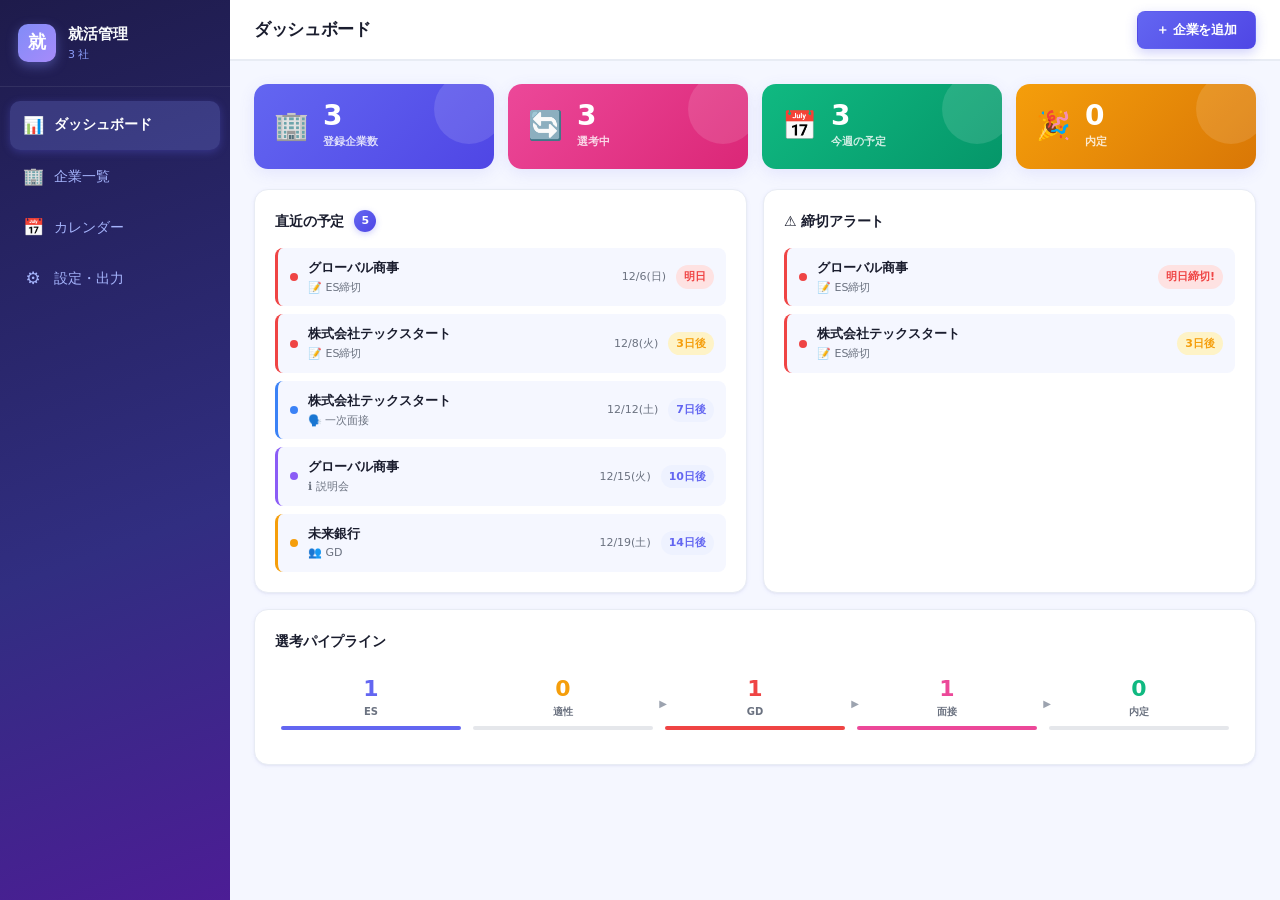
==== shukatsu.html @ 90e1350f "Redesign UI and add MyPage credentials + mobile calendar fix - Complete visual overhaul: gradient si" ====
<!DOCTYPE html>
<html lang="ja">
<head>
  <meta charset="UTF-8">
  <meta name="viewport" content="width=device-width, initial-scale=1.0">
  <title>就活カレンダー</title>
  <link rel="stylesheet" href="shukatsu.css">
</head>
<body>
<div id="app">
  <!-- Sidebar (desktop) -->
  <aside id="sidebar">
    <div class="sidebar-logo">
      <div class="logo-mark">就</div>
      <div class="logo-text-wrap">
        <span class="logo-main">就活管理</span>
        <span class="logo-sub" id="sidebar-count">0 社</span>
      </div>
    </div>
    <nav class="sidebar-nav">
      <a class="nav-item active" data-page="dashboard">
        <span class="nav-icon">📊</span><span class="nav-label">ダッシュボード</span>
      </a>
      <a class="nav-item" data-page="companies">
        <span class="nav-icon">🏢</span><span class="nav-label">企業一覧</span>
      </a>
      <a class="nav-item" data-page="calendar">
        <span class="nav-icon">📅</span><span class="nav-label">カレンダー</span>
      </a>
      <a class="nav-item" data-page="export">
        <span class="nav-icon">⚙️</span><span class="nav-label">設定・出力</span>
      </a>
    </nav>
  </aside>

  <!-- Main -->
  <div id="content">
    <header id="top-header">
      <div class="header-left">
        <button id="menu-toggle" class="menu-btn">☰</button>
        <h1 class="page-title" id="page-title">ダッシュボード</h1>
      </div>
      <div class="header-right">
        <button class="btn btn-primary" id="btn-add-company">＋ 企業を追加</button>
      </div>
    </header>

    <main id="main-content">
      <!-- Dashboard -->
      <section class="page active" id="page-dashboard">
        <div class="stats-row" id="stats-row"></div>
        <div class="grid-2">
          <div class="card">
            <div class="card-header">
              <h2>直近の予定</h2>
              <span class="badge-pill" id="upcoming-badge">0</span>
            </div>
            <div id="upcoming-list" class="event-list"></div>
          </div>
          <div class="card">
            <div class="card-header">
              <h2>⚠️ 締切アラート</h2>
            </div>
            <div id="deadline-list" class="event-list"></div>
          </div>
        </div>
        <div class="card mt-16">
          <div class="card-header"><h2>選考パイプライン</h2></div>
          <div id="pipeline" class="pipeline"></div>
        </div>
      </section>

      <!-- Companies -->
      <section class="page" id="page-companies">
        <div class="toolbar">
          <input type="text" id="search-input" class="search-box" placeholder="🔍 企業名・業種で検索...">
          <select id="filter-status" class="filter-select"><option value="">全ステータス</option></select>
          <select id="filter-industry" class="filter-select"><option value="">全業種</option></select>
          <select id="sort-select" class="filter-select">
            <option value="createdAt">登録順</option>
            <option value="name">企業名順</option>
            <option value="priority">優先度順</option>
            <option value="nextEvent">直近予定順</option>
          </select>
          <div class="view-toggle">
            <button class="toggle-btn active" id="view-card">⊞</button>
            <button class="toggle-btn" id="view-list">☰</button>
          </div>
        </div>
        <div id="companies-count" class="result-count"></div>
        <div id="companies-container"></div>
      </section>

      <!-- Calendar -->
      <section class="page" id="page-calendar">
        <div class="calendar-controls">
          <button class="btn btn-sm" id="cal-prev">◀</button>
          <h2 id="cal-month-title"></h2>
          <button class="btn btn-sm" id="cal-next">▶</button>
          <button class="btn btn-sm btn-ghost" id="cal-today">今月</button>
        </div>
        <div class="calendar-legend" id="calendar-legend"></div>
        <div class="calendar-wrap">
          <div class="cal-weekdays">
            <div class="sun">日</div><div>月</div><div>火</div>
            <div>水</div><div>木</div><div>金</div><div class="sat">土</div>
          </div>
          <div id="cal-grid" class="cal-grid"></div>
        </div>
        <div id="cal-event-detail" class="cal-event-detail hidden"></div>
      </section>

      <!-- Export/Settings -->
      <section class="page" id="page-export">
        <div class="export-grid">
          <div class="card export-card">
            <div class="card-header"><h2>📅 カレンダー連携</h2></div>
            <p class="text-muted">ICS形式でTimeTree・Googleカレンダー・Appleカレンダーへ取り込めます。</p>
            <div class="form-group">
              <label>対象企業</label>
              <select id="export-company-filter" class="form-control"><option value="all">全企業</option></select>
            </div>
            <div class="form-group">
              <label>期間（任意）</label>
              <div class="date-range">
                <input type="date" id="export-from" class="form-control">
                <span>〜</span>
                <input type="date" id="export-to" class="form-control">
              </div>
            </div>
            <button class="btn btn-primary btn-block" id="btn-export-ics">📅 ICSダウンロード</button>
            <div class="help-box mt-12">
              <strong>TimeTree：</strong>ウェブ版 → 設定 → ICSインポート<br>
              <strong>Googleカレンダー：</strong>設定 → インポート/エクスポート
            </div>
          </div>
          <div class="card export-card">
            <div class="card-header"><h2>💾 データ管理</h2></div>
            <div class="btn-stack">
              <button class="btn btn-secondary btn-block" id="btn-export-csv">📊 CSVダウンロード</button>
              <button class="btn btn-secondary btn-block" id="btn-export-json">💾 JSONバックアップ</button>
              <label class="btn btn-secondary btn-block" style="cursor:pointer;">
                📂 JSONから復元
                <input type="file" id="import-json" accept=".json" style="display:none">
              </label>
            </div>
            <div class="danger-zone mt-16">
              <button class="btn btn-danger btn-block" id="btn-clear-data">🗑️ 全データを削除</button>
            </div>
          </div>
        </div>
      </section>
    </main>
  </div>

  <!-- Mobile bottom nav -->
  <nav id="bottom-nav">
    <a class="bn-item active" data-page="dashboard"><span>📊</span><span>ホーム</span></a>
    <a class="bn-item" data-page="companies"><span>🏢</span><span>企業</span></a>
    <a class="bn-item" data-page="calendar"><span>📅</span><span>予定</span></a>
    <a class="bn-item" data-page="export"><span>⚙️</span><span>設定</span></a>
    <button class="bn-add" id="bn-add-company">＋</button>
  </nav>
</div>

<!-- Modal -->
<div class="modal-overlay hidden" id="modal-overlay">
  <div class="modal" id="modal">
    <div class="modal-header">
      <div class="modal-avatar" id="modal-avatar"></div>
      <div>
        <h2 id="modal-title">企業を追加</h2>
        <p id="modal-subtitle" class="modal-subtitle"></p>
      </div>
      <button class="modal-close" id="modal-close">✕</button>
    </div>
    <div class="modal-tabs">
      <button class="tab-btn active" data-tab="basic">📋 基本情報</button>
      <button class="tab-btn" data-tab="events">📅 スケジュール</button>
      <button class="tab-btn" data-tab="notes">📝 メモ・マイページ</button>
    </div>
    <div class="modal-body">
      <!-- Basic Tab -->
      <div class="tab-pane active" id="tab-basic">
        <div class="form-row">
          <div class="form-group flex-2">
            <label class="required">企業名</label>
            <input type="text" id="f-name" class="form-control" placeholder="株式会社〇〇">
          </div>
          <div class="form-group">
            <label>優先度</label>
            <div class="priority-btns" id="priority-btns">
              <button class="pri-btn" data-v="1">低</button>
              <button class="pri-btn active" data-v="2">中</button>
              <button class="pri-btn hi" data-v="3">高</button>
            </div>
          </div>
        </div>
        <div class="form-row">
          <div class="form-group">
            <label>業種</label>
            <select id="f-industry" class="form-control"><option value="">選択</option></select>
          </div>
          <div class="form-group">
            <label>職種</label>
            <input type="text" id="f-job-type" class="form-control" placeholder="エンジニア、営業 など">
          </div>
        </div>
        <div class="form-row">
          <div class="form-group">
            <label>種別</label>
            <select id="f-intern-type" class="form-control">
              <option value="">選択</option>
              <option value="summer">サマーインターン</option>
              <option value="winter">冬インターン</option>
              <option value="spring">春インターン</option>
              <option value="year_round">通年インターン</option>
              <option value="open">オープンカンパニー</option>
              <option value="main">本選考</option>
            </select>
          </div>
          <div class="form-group">
            <label>ステータス</label>
            <select id="f-status" class="form-control"></select>
          </div>
        </div>
        <div class="form-row">
          <div class="form-group">
            <label>開催場所</label>
            <input type="text" id="f-location" class="form-control" placeholder="東京 / オンライン / ハイブリッド">
          </div>
        </div>
      </div>

      <!-- Events Tab -->
      <div class="tab-pane" id="tab-events">
        <div id="events-container"></div>
        <button class="btn btn-outline btn-sm mt-8" id="btn-add-event">＋ 予定を追加</button>
      </div>

      <!-- Notes + MyPage Tab -->
      <div class="tab-pane" id="tab-notes">
        <div class="form-group">
          <label>志望動機・企業メモ</label>
          <textarea id="f-motivation" class="form-control" rows="3" placeholder="志望動機、企業の特徴など..."></textarea>
        </div>
        <div class="form-group">
          <label>選考対策・面接メモ</label>
          <textarea id="f-notes" class="form-control" rows="3" placeholder="面接の質問、対策、所感など..."></textarea>
        </div>
        <div class="form-group">
          <label>ES・提出書類メモ</label>
          <textarea id="f-es-notes" class="form-control" rows="2" placeholder="ES設問、字数制限など..."></textarea>
        </div>

        <div class="section-divider">
          <span>🔐 マイページ情報</span>
        </div>
        <div class="form-group">
          <label>マイページURL</label>
          <div class="input-icon-wrap">
            <span class="input-icon">🔗</span>
            <input type="url" id="f-mypage-url" class="form-control has-icon" placeholder="https://...">
          </div>
        </div>
        <div class="form-row">
          <div class="form-group">
            <label>ログインID</label>
            <input type="text" id="f-mypage-id" class="form-control" placeholder="メールアドレスなど" autocomplete="off">
          </div>
          <div class="form-group">
            <label>パスワード</label>
            <div class="pass-wrap">
              <input type="password" id="f-mypage-pass" class="form-control" placeholder="••••••••" autocomplete="off">
              <button type="button" class="pass-toggle" id="pass-toggle">👁</button>
            </div>
          </div>
        </div>
        <p class="text-muted text-xs mt-4">※ この端末のブラウザ内にのみ保存されます</p>
        <div class="form-group mt-8">
          <label>マイナビ / リクナビ等のID</label>
          <input type="text" id="f-portal-id" class="form-control" placeholder="ナビサイトのIDなど" autocomplete="off">
        </div>
      </div>
    </div>
    <div class="modal-footer">
      <button class="btn btn-danger-outline" id="btn-delete-company" style="display:none">🗑️ 削除</button>
      <div style="flex:1"></div>
      <button class="btn btn-ghost" id="btn-cancel">キャンセル</button>
      <button class="btn btn-primary" id="btn-save">💾 保存</button>
    </div>
  </div>
</div>

<!-- Toast -->
<div id="toast" class="toast hidden"></div>

<script src="shukatsu.js"></script>
</body>
</html>
---- shukatsu.css ----
:root {
  --primary: #6366F1;
  --primary-h: #4F46E5;
  --primary-light: #EEF2FF;
  --secondary: #EC4899;
  --success: #10B981;
  --success-light: #D1FAE5;
  --warning: #F59E0B;
  --warning-light: #FEF3C7;
  --danger: #EF4444;
  --danger-light: #FEE2E2;
  --bg: #F5F7FF;
  --surface: #FFFFFF;
  --border: #E8ECF4;
  --text: #1A1D2E;
  --text-muted: #6B7280;
  --text-light: #9CA3AF;
  --sidebar-w: 230px;
  --header-h: 60px;
  --bottom-nav-h: 64px;
  --radius: 14px;
  --radius-sm: 8px;
  --shadow: 0 1px 4px rgba(99,102,241,.08), 0 1px 2px rgba(0,0,0,.04);
  --shadow-md: 0 4px 16px rgba(99,102,241,.12);
  --shadow-lg: 0 12px 32px rgba(99,102,241,.16);
  --transition: .18s cubic-bezier(.4,0,.2,1);
}

*, *::before, *::after { box-sizing: border-box; margin: 0; padding: 0; }

body {
  font-family: 'Hiragino Sans', 'Hiragino Kaku Gothic ProN', 'Noto Sans JP', system-ui, sans-serif;
  background: var(--bg);
  color: var(--text);
  font-size: 14px;
  line-height: 1.6;
  -webkit-font-smoothing: antialiased;
}

/* ===== LAYOUT ===== */
#app { display: flex; height: 100vh; overflow: hidden; }

#sidebar {
  width: var(--sidebar-w);
  background: linear-gradient(160deg, #1E1B4B 0%, #312E81 60%, #4C1D95 100%);
  display: flex;
  flex-direction: column;
  flex-shrink: 0;
  z-index: 100;
}

#content {
  flex: 1;
  display: flex;
  flex-direction: column;
  min-width: 0;
  overflow: hidden;
}

/* ===== SIDEBAR ===== */
.sidebar-logo {
  display: flex;
  align-items: center;
  gap: 12px;
  padding: 22px 18px;
  border-bottom: 1px solid rgba(255,255,255,.08);
}
.logo-mark {
  width: 38px; height: 38px;
  background: linear-gradient(135deg, #818CF8, #A78BFA);
  border-radius: 10px;
  display: flex;
  align-items: center;
  justify-content: center;
  font-size: 18px;
  font-weight: 900;
  color: #fff;
  flex-shrink: 0;
  box-shadow: 0 4px 12px rgba(129,140,248,.4);
}
.logo-main { font-size: 15px; font-weight: 700; color: #F8FAFC; display: block; }
.logo-sub { font-size: 11px; color: #8B9CF7; display: block; }

.sidebar-nav { flex: 1; padding: 14px 10px; }

.nav-item {
  display: flex;
  align-items: center;
  gap: 10px;
  padding: 11px 12px;
  margin-bottom: 2px;
  cursor: pointer;
  text-decoration: none;
  color: #A5B4FC;
  border-radius: 10px;
  transition: all var(--transition);
  font-size: 13.5px;
  font-weight: 500;
}
.nav-item:hover { background: rgba(255,255,255,.1); color: #E0E7FF; }
.nav-item.active {
  background: rgba(129,140,248,.25);
  color: #FFFFFF;
  font-weight: 700;
  box-shadow: 0 2px 8px rgba(99,102,241,.3);
}
.nav-icon { font-size: 17px; width: 22px; text-align: center; }

/* ===== HEADER ===== */
#top-header {
  height: var(--header-h);
  background: var(--surface);
  border-bottom: 1px solid var(--border);
  display: flex;
  align-items: center;
  justify-content: space-between;
  padding: 0 24px;
  flex-shrink: 0;
  box-shadow: 0 1px 0 var(--border);
}
.header-left { display: flex; align-items: center; gap: 12px; }
.header-right { display: flex; align-items: center; gap: 10px; }
.page-title { font-size: 17px; font-weight: 800; color: var(--text); letter-spacing: -.02em; }
.menu-btn {
  display: none;
  background: none;
  border: none;
  font-size: 20px;
  cursor: pointer;
  color: var(--text-muted);
  padding: 4px 8px;
  border-radius: var(--radius-sm);
}
.menu-btn:hover { background: var(--bg); }

/* ===== MAIN ===== */
#main-content {
  flex: 1;
  overflow-y: auto;
  padding: 24px;
  scroll-behavior: smooth;
}

/* ===== PAGES ===== */
.page { display: none; animation: fadeUp .22s ease; }
.page.active { display: block; }
@keyframes fadeUp { from { opacity: 0; transform: translateY(12px); } to { opacity: 1; transform: translateY(0); } }

/* ===== BUTTONS ===== */
.btn {
  display: inline-flex;
  align-items: center;
  gap: 6px;
  padding: 9px 18px;
  border-radius: var(--radius-sm);
  border: 1.5px solid transparent;
  font-size: 13px;
  font-weight: 700;
  cursor: pointer;
  transition: all var(--transition);
  text-decoration: none;
  white-space: nowrap;
  letter-spacing: -.01em;
}
.btn:active { transform: scale(.96); }
.btn-primary {
  background: linear-gradient(135deg, var(--primary), var(--primary-h));
  color: #fff;
  box-shadow: 0 4px 12px rgba(99,102,241,.3);
}
.btn-primary:hover { box-shadow: 0 6px 16px rgba(99,102,241,.4); transform: translateY(-1px); }
.btn-secondary { background: var(--surface); color: var(--text); border-color: var(--border); }
.btn-secondary:hover { background: var(--bg); }
.btn-outline { background: transparent; color: var(--primary); border-color: var(--primary); }
.btn-outline:hover { background: var(--primary-light); }
.btn-ghost { background: transparent; color: var(--text-muted); border-color: transparent; }
.btn-ghost:hover { background: var(--bg); }
.btn-danger { background: var(--danger); color: #fff; border-color: var(--danger); }
.btn-danger:hover { background: #DC2626; }
.btn-danger-outline { background: transparent; color: var(--danger); border-color: var(--danger); }
.btn-danger-outline:hover { background: var(--danger-light); }
.btn-sm { padding: 5px 12px; font-size: 12px; }
.btn-block { width: 100%; justify-content: center; }
.btn-stack { display: flex; flex-direction: column; gap: 8px; }

/* ===== CARDS ===== */
.card {
  background: var(--surface);
  border-radius: var(--radius);
  border: 1px solid var(--border);
  padding: 20px;
  box-shadow: var(--shadow);
}
.card-header {
  display: flex;
  align-items: center;
  gap: 10px;
  margin-bottom: 16px;
}
.card-header h2 { font-size: 14px; font-weight: 800; letter-spacing: -.01em; }

/* ===== STATS ===== */
.stats-row {
  display: grid;
  grid-template-columns: repeat(4, 1fr);
  gap: 14px;
  margin-bottom: 20px;
}
.stat-card {
  border-radius: var(--radius);
  padding: 18px 20px;
  display: flex;
  align-items: center;
  gap: 14px;
  box-shadow: var(--shadow-md);
  position: relative;
  overflow: hidden;
  transition: transform var(--transition);
}
.stat-card:hover { transform: translateY(-2px); }
.stat-card::after {
  content: '';
  position: absolute;
  right: -10px; top: -10px;
  width: 70px; height: 70px;
  background: rgba(255,255,255,.12);
  border-radius: 50%;
}
.stat-icon { font-size: 28px; z-index: 1; }
.stat-info { z-index: 1; }
.stat-value { font-size: 28px; font-weight: 900; line-height: 1; color: #fff; }
.stat-label { font-size: 11px; color: rgba(255,255,255,.8); margin-top: 3px; font-weight: 600; }
.stat-card.s1 { background: linear-gradient(135deg, #6366F1, #4F46E5); }
.stat-card.s2 { background: linear-gradient(135deg, #EC4899, #DB2777); }
.stat-card.s3 { background: linear-gradient(135deg, #10B981, #059669); }
.stat-card.s4 { background: linear-gradient(135deg, #F59E0B, #D97706); }

/* ===== GRID ===== */
.grid-2 { display: grid; grid-template-columns: 1fr 1fr; gap: 16px; margin-bottom: 16px; }

/* ===== BADGE ===== */
.badge-pill {
  display: inline-flex;
  align-items: center;
  justify-content: center;
  min-width: 22px;
  height: 22px;
  padding: 0 7px;
  border-radius: 100px;
  font-size: 11px;
  font-weight: 800;
  background: linear-gradient(135deg, #6366F1, #4F46E5);
  color: #fff;
  box-shadow: 0 2px 6px rgba(99,102,241,.3);
}

/* ===== EVENT LIST ===== */
.event-list { display: flex; flex-direction: column; gap: 8px; }
.event-item {
  display: flex;
  align-items: center;
  gap: 10px;
  padding: 10px 12px;
  background: var(--bg);
  border-radius: var(--radius-sm);
  border-left: 3px solid var(--border);
  font-size: 13px;
  cursor: pointer;
  transition: all var(--transition);
}
.event-item:hover { background: var(--primary-light); transform: translateX(2px); }
.ev-dot { width: 8px; height: 8px; border-radius: 50%; flex-shrink: 0; }
.ev-info { flex: 1; min-width: 0; }
.ev-company { font-weight: 700; color: var(--text); font-size: 13px; }
.ev-type { font-size: 11px; color: var(--text-muted); }
.ev-date { font-size: 11px; color: var(--text-muted); white-space: nowrap; }
.ev-days {
  font-size: 11px; font-weight: 800;
  padding: 3px 8px;
  border-radius: 100px;
  background: var(--primary-light);
  color: var(--primary);
  white-space: nowrap;
}
.ev-days.urgent { background: var(--danger-light); color: var(--danger); animation: pulse 1.5s infinite; }
.ev-days.soon { background: var(--warning-light); color: var(--warning); }
@keyframes pulse { 0%,100%{opacity:1} 50%{opacity:.65} }
.empty-msg { color: var(--text-muted); font-size: 13px; text-align: center; padding: 24px 0; }

/* ===== PIPELINE ===== */
.pipeline {
  display: flex;
  gap: 0;
  overflow-x: auto;
  padding-bottom: 4px;
}
.pipe-step {
  flex: 1;
  min-width: 80px;
  text-align: center;
  padding: 10px 6px;
  position: relative;
  cursor: pointer;
  transition: all var(--transition);
  border-radius: var(--radius-sm);
}
.pipe-step:hover { background: var(--bg); }
.pipe-count {
  font-size: 22px;
  font-weight: 900;
  line-height: 1;
  display: block;
}
.pipe-label { font-size: 10px; color: var(--text-muted); margin-top: 4px; display: block; font-weight: 600; }
.pipe-bar {
  height: 4px;
  border-radius: 2px;
  margin-top: 6px;
}
.pipe-arrow {
  position: absolute;
  right: -8px; top: 50%;
  transform: translateY(-50%);
  color: var(--text-light);
  font-size: 10px;
  z-index: 1;
}

/* ===== TOOLBAR ===== */
.toolbar {
  display: flex;
  align-items: center;
  gap: 8px;
  flex-wrap: wrap;
  margin-bottom: 14px;
}
.search-box {
  flex: 1;
  min-width: 180px;
  padding: 9px 12px;
  border: 1.5px solid var(--border);
  border-radius: var(--radius-sm);
  font-size: 13px;
  outline: none;
  background: var(--surface);
  transition: all var(--transition);
}
.search-box:focus { border-color: var(--primary); box-shadow: 0 0 0 3px rgba(99,102,241,.12); }
.filter-select {
  padding: 8px 10px;
  border: 1.5px solid var(--border);
  border-radius: var(--radius-sm);
  font-size: 13px;
  background: var(--surface);
  cursor: pointer;
  outline: none;
  font-weight: 600;
  color: var(--text);
}
.filter-select:focus { border-color: var(--primary); }
.view-toggle { display: flex; gap: 4px; }
.toggle-btn {
  padding: 7px 11px;
  border: 1.5px solid var(--border);
  border-radius: var(--radius-sm);
  background: var(--surface);
  cursor: pointer;
  font-size: 15px;
  color: var(--text-muted);
  transition: all var(--transition);
  font-weight: 700;
}
.toggle-btn.active { background: var(--primary); color: #fff; border-color: var(--primary); box-shadow: 0 2px 8px rgba(99,102,241,.3); }
.result-count { font-size: 12px; color: var(--text-muted); margin-bottom: 12px; font-weight: 600; }

/* ===== COMPANY CARDS ===== */
.companies-grid {
  display: grid;
  grid-template-columns: repeat(auto-fill, minmax(290px, 1fr));
  gap: 14px;
}
.company-card {
  background: var(--surface);
  border-radius: var(--radius);
  border: 1px solid var(--border);
  padding: 18px;
  box-shadow: var(--shadow);
  cursor: pointer;
  transition: all var(--transition);
  position: relative;
  overflow: hidden;
}
.company-card:hover { box-shadow: var(--shadow-md); transform: translateY(-3px); border-color: #C7D2FE; }
.company-card .cc-top { display: flex; align-items: flex-start; gap: 12px; margin-bottom: 12px; }
.company-avatar-sm {
  width: 42px; height: 42px;
  border-radius: 10px;
  display: flex; align-items: center; justify-content: center;
  font-size: 18px; font-weight: 900; color: #fff;
  flex-shrink: 0;
  box-shadow: 0 4px 10px rgba(0,0,0,.15);
}
.cc-name-wrap { flex: 1; min-width: 0; }
.company-card .cc-name { font-size: 15px; font-weight: 800; letter-spacing: -.01em; margin-bottom: 3px; }
.company-card .cc-meta { display: flex; flex-wrap: wrap; gap: 4px; }
.meta-tag {
  font-size: 10px;
  padding: 2px 7px;
  border-radius: 100px;
  background: var(--bg);
  color: var(--text-muted);
  border: 1px solid var(--border);
  font-weight: 600;
}
.cc-priority { flex-shrink: 0; font-size: 11px; font-weight: 800; }
.cc-status-row { display: flex; align-items: center; justify-content: space-between; margin-bottom: 8px; }
.company-card .cc-next {
  font-size: 12px;
  color: var(--text-muted);
  display: flex;
  align-items: center;
  gap: 6px;
  padding: 7px 10px;
  background: var(--bg);
  border-radius: var(--radius-sm);
  font-weight: 600;
}
.cc-next .urgent { color: var(--danger); font-weight: 800; }

/* ===== LIST VIEW ===== */
.companies-list { display: flex; flex-direction: column; gap: 8px; }
.company-row {
  background: var(--surface);
  border-radius: var(--radius-sm);
  border: 1px solid var(--border);
  padding: 12px 16px;
  display: grid;
  grid-template-columns: auto 1fr auto auto;
  align-items: center;
  gap: 14px;
  cursor: pointer;
  transition: all var(--transition);
}
.company-row:hover { background: var(--bg); border-color: #C7D2FE; }
.row-avatar {
  width: 32px; height: 32px;
  border-radius: 8px;
  display: flex; align-items: center; justify-content: center;
  font-size: 14px; font-weight: 900; color: #fff;
  flex-shrink: 0;
}
.row-info .row-name { font-weight: 700; font-size: 14px; }
.row-info .row-sub { font-size: 11px; color: var(--text-muted); }
.row-next { font-size: 12px; color: var(--text-muted); font-weight: 600; white-space: nowrap; }

/* ===== STATUS BADGE ===== */
.status-badge {
  display: inline-flex;
  align-items: center;
  padding: 3px 10px;
  border-radius: 100px;
  font-size: 11px;
  font-weight: 700;
  border: 1.5px solid transparent;
}

/* ===== CALENDAR ===== */
.calendar-controls {
  display: flex;
  align-items: center;
  gap: 10px;
  margin-bottom: 14px;
}
.calendar-controls h2 { font-size: 18px; font-weight: 800; min-width: 150px; text-align: center; letter-spacing: -.02em; }
.calendar-legend { display: flex; flex-wrap: wrap; gap: 8px; margin-bottom: 12px; }
.legend-item { display: flex; align-items: center; gap: 5px; font-size: 11px; color: var(--text-muted); font-weight: 600; }
.legend-dot { width: 10px; height: 10px; border-radius: 50%; flex-shrink: 0; }

.calendar-wrap {
  background: var(--surface);
  border-radius: var(--radius);
  border: 1px solid var(--border);
  overflow: hidden;
  box-shadow: var(--shadow);
}
.cal-weekdays {
  display: grid;
  grid-template-columns: repeat(7, 1fr);
  background: linear-gradient(135deg, #EEF2FF, #F5F7FF);
  border-bottom: 1px solid var(--border);
}
.cal-weekdays div {
  text-align: center;
  padding: 10px 4px;
  font-size: 12px;
  font-weight: 800;
  color: var(--text-muted);
  letter-spacing: .02em;
}
.cal-weekdays .sun { color: #EF4444; }
.cal-weekdays .sat { color: #6366F1; }

.cal-grid { display: grid; grid-template-columns: repeat(7, 1fr); }
.cal-day {
  min-height: 90px;
  border-right: 1px solid var(--border);
  border-bottom: 1px solid var(--border);
  padding: 5px;
  cursor: pointer;
  transition: background var(--transition);
}
.cal-day:nth-child(7n) { border-right: none; }
.cal-day:hover { background: var(--primary-light); }
.cal-day.other-month { background: #FAFBFF; }
.cal-day.other-month .day-num { color: var(--text-light); }
.cal-day.today .day-num {
  background: linear-gradient(135deg, #6366F1, #4F46E5);
  color: #fff;
  border-radius: 50%;
  width: 24px; height: 24px;
  display: flex;
  align-items: center;
  justify-content: center;
  font-weight: 900;
  box-shadow: 0 2px 6px rgba(99,102,241,.4);
}
.cal-day.sunday:not(.other-month) .day-num { color: #EF4444; }
.cal-day.saturday:not(.other-month) .day-num { color: #6366F1; }
.day-num { font-size: 12px; font-weight: 700; margin-bottom: 3px; width: 24px; height: 24px; display: flex; align-items: center; justify-content: center; }
.cal-events { display: flex; flex-direction: column; gap: 2px; }
.cal-event-chip {
  font-size: 10px;
  padding: 2px 5px;
  border-radius: 4px;
  color: #fff;
  white-space: nowrap;
  overflow: hidden;
  text-overflow: ellipsis;
  cursor: pointer;
  font-weight: 700;
  transition: opacity var(--transition);
}
.cal-event-chip:hover { opacity: .82; }
.more-events { font-size: 10px; color: var(--text-muted); padding: 0 2px; font-weight: 600; }

.cal-event-detail {
  background: var(--surface);
  border-radius: var(--radius);
  border: 1px solid var(--border);
  padding: 16px;
  margin-top: 14px;
  box-shadow: var(--shadow);
  animation: fadeUp .2s ease;
}
.cal-event-detail h3 { font-size: 14px; font-weight: 800; margin-bottom: 12px; letter-spacing: -.01em; }
.detail-events { display: flex; flex-direction: column; gap: 8px; }
.detail-ev {
  display: flex;
  align-items: center;
  gap: 12px;
  padding: 10px 14px;
  border-radius: var(--radius-sm);
  border-left: 4px solid;
  background: var(--bg);
  font-size: 13px;
  cursor: pointer;
  transition: all var(--transition);
}
.detail-ev:hover { background: var(--primary-light); }
.dev-company { font-weight: 700; }
.dev-type { font-size: 11px; color: var(--text-muted); }
.dev-time { font-size: 11px; color: var(--text-muted); margin-left: auto; white-space: nowrap; font-weight: 600; }

/* ===== EXPORT ===== */
.export-grid { display: grid; grid-template-columns: 1fr 1fr; gap: 20px; }
.export-card { display: flex; flex-direction: column; gap: 12px; }
.help-box {
  background: linear-gradient(135deg, var(--primary-light), #F0F7FF);
  border-radius: var(--radius-sm);
  padding: 12px 14px;
  font-size: 12px;
  color: var(--text-muted);
  line-height: 1.8;
  border: 1px solid #C7D2FE;
}
.date-range { display: flex; align-items: center; gap: 8px; }
.date-range span { color: var(--text-muted); }
.danger-zone { border-top: 1px solid var(--border); padding-top: 14px; }

/* ===== BOTTOM NAV (mobile) ===== */
#bottom-nav {
  display: none;
  position: fixed;
  bottom: 0; left: 0; right: 0;
  height: var(--bottom-nav-h);
  background: var(--surface);
  border-top: 1px solid var(--border);
  box-shadow: 0 -4px 20px rgba(99,102,241,.08);
  z-index: 200;
  align-items: center;
  justify-content: space-around;
  padding: 0 8px;
}
.bn-item {
  display: flex;
  flex-direction: column;
  align-items: center;
  gap: 3px;
  padding: 6px 14px;
  cursor: pointer;
  text-decoration: none;
  color: var(--text-muted);
  font-size: 10px;
  font-weight: 600;
  border-radius: var(--radius-sm);
  transition: all var(--transition);
}
.bn-item span:first-child { font-size: 20px; }
.bn-item.active { color: var(--primary); }
.bn-item.active span:first-child { filter: drop-shadow(0 2px 4px rgba(99,102,241,.3)); }
.bn-add {
  width: 50px; height: 50px;
  border-radius: 50%;
  background: linear-gradient(135deg, #6366F1, #4F46E5);
  color: #fff;
  border: none;
  font-size: 24px;
  font-weight: 900;
  cursor: pointer;
  box-shadow: 0 4px 16px rgba(99,102,241,.4);
  transition: all var(--transition);
  display: flex;
  align-items: center;
  justify-content: center;
  flex-shrink: 0;
}
.bn-add:hover { transform: scale(1.08); box-shadow: 0 6px 20px rgba(99,102,241,.5); }

/* ===== MODAL ===== */
.modal-overlay {
  position: fixed; inset: 0;
  background: rgba(15,10,40,.5);
  z-index: 300;
  display: flex;
  align-items: center;
  justify-content: center;
  padding: 20px;
  backdrop-filter: blur(4px);
}
.modal-overlay.hidden { display: none; }
.modal {
  background: var(--surface);
  border-radius: var(--radius);
  width: 100%;
  max-width: 620px;
  max-height: 90vh;
  display: flex;
  flex-direction: column;
  box-shadow: var(--shadow-lg);
  animation: modalIn .22s cubic-bezier(.34,1.56,.64,1);
  border: 1px solid rgba(99,102,241,.1);
}
@keyframes modalIn { from { opacity: 0; transform: scale(.93) translateY(10px); } to { opacity: 1; transform: scale(1) translateY(0); } }

.modal-header {
  display: flex;
  align-items: center;
  gap: 14px;
  padding: 20px 20px 0;
  flex-shrink: 0;
}
.modal-header h2 { font-size: 16px; font-weight: 800; flex: 1; }
.modal-subtitle { font-size: 12px; color: var(--text-muted); }
.modal-avatar {
  width: 40px; height: 40px;
  border-radius: 10px;
  display: flex; align-items: center; justify-content: center;
  font-size: 18px; font-weight: 900; color: #fff;
  flex-shrink: 0;
  box-shadow: 0 4px 12px rgba(0,0,0,.15);
}
.modal-avatar.new { background: linear-gradient(135deg, #E0E7FF, #C7D2FE); font-size: 22px; }
.modal-close {
  background: none;
  border: none;
  font-size: 16px;
  cursor: pointer;
  color: var(--text-muted);
  padding: 6px 8px;
  border-radius: var(--radius-sm);
  transition: all var(--transition);
}
.modal-close:hover { background: var(--bg); color: var(--text); }

.modal-tabs {
  display: flex;
  padding: 14px 20px 0;
  border-bottom: 1px solid var(--border);
  flex-shrink: 0;
  gap: 4px;
}
.tab-btn {
  padding: 8px 14px;
  background: none;
  border: none;
  border-bottom: 2.5px solid transparent;
  font-size: 12px;
  font-weight: 700;
  cursor: pointer;
  color: var(--text-muted);
  transition: all var(--transition);
  border-radius: var(--radius-sm) var(--radius-sm) 0 0;
  letter-spacing: -.01em;
}
.tab-btn:hover { color: var(--primary); background: var(--primary-light); }
.tab-btn.active { color: var(--primary); border-bottom-color: var(--primary); background: var(--primary-light); }
.modal-body { flex: 1; overflow-y: auto; padding: 18px 20px; }
.tab-pane { display: none; }
.tab-pane.active { display: block; animation: fadeUp .18s ease; }

.modal-footer {
  display: flex;
  align-items: center;
  gap: 8px;
  padding: 14px 20px;
  border-top: 1px solid var(--border);
  flex-shrink: 0;
  background: #FAFAFF;
  border-radius: 0 0 var(--radius) var(--radius);
}

/* ===== FORM ===== */
.form-row { display: flex; gap: 12px; margin-bottom: 12px; }
.form-group { display: flex; flex-direction: column; gap: 5px; flex: 1; }
.form-group.flex-2 { flex: 2; }
label { font-size: 11px; font-weight: 800; color: var(--text-muted); letter-spacing: .03em; text-transform: uppercase; }
label.required::after { content: ' *'; color: var(--danger); }
.form-control {
  padding: 9px 11px;
  border: 1.5px solid var(--border);
  border-radius: var(--radius-sm);
  font-size: 13px;
  outline: none;
  background: var(--surface);
  color: var(--text);
  transition: all var(--transition);
  font-family: inherit;
  width: 100%;
}
.form-control:focus { border-color: var(--primary); box-shadow: 0 0 0 3px rgba(99,102,241,.12); }
textarea.form-control { resize: vertical; min-height: 75px; }

.priority-btns { display: flex; gap: 6px; }
.pri-btn {
  flex: 1;
  padding: 7px;
  border: 1.5px solid var(--border);
  border-radius: var(--radius-sm);
  background: var(--surface);
  cursor: pointer;
  font-size: 12px;
  font-weight: 800;
  color: var(--text-muted);
  transition: all var(--transition);
}
.pri-btn.active { border-color: var(--primary); background: var(--primary); color: #fff; box-shadow: 0 2px 8px rgba(99,102,241,.3); }
.pri-btn.hi.active { background: var(--danger); border-color: var(--danger); box-shadow: 0 2px 8px rgba(239,68,68,.3); }
.pri-btn[data-v="1"].active { background: var(--success); border-color: var(--success); box-shadow: 0 2px 8px rgba(16,185,129,.3); }

/* ===== SECTION DIVIDER ===== */
.section-divider {
  display: flex;
  align-items: center;
  gap: 10px;
  margin: 16px 0 14px;
}
.section-divider::before, .section-divider::after {
  content: '';
  flex: 1;
  height: 1px;
  background: var(--border);
}
.section-divider span {
  font-size: 12px;
  font-weight: 800;
  color: var(--text-muted);
  padding: 4px 10px;
  background: var(--bg);
  border-radius: 100px;
  border: 1px solid var(--border);
  letter-spacing: .02em;
}

/* ===== CREDENTIAL FIELDS ===== */
.pass-wrap { position: relative; }
.pass-wrap .form-control { padding-right: 38px; }
.pass-toggle {
  position: absolute;
  right: 8px; top: 50%;
  transform: translateY(-50%);
  background: none;
  border: none;
  cursor: pointer;
  font-size: 15px;
  padding: 2px;
  line-height: 1;
}
.input-icon-wrap { position: relative; }
.input-icon {
  position: absolute;
  left: 10px; top: 50%;
  transform: translateY(-50%);
  font-size: 14px;
  pointer-events: none;
}
.form-control.has-icon { padding-left: 32px; }

/* ===== EVENTS IN MODAL ===== */
.event-row {
  background: var(--bg);
  border-radius: var(--radius-sm);
  border: 1.5px solid var(--border);
  padding: 14px;
  margin-bottom: 10px;
  position: relative;
  transition: border-color var(--transition);
}
.event-row:focus-within { border-color: var(--primary); }
.event-row-top { display: flex; gap: 8px; align-items: flex-end; margin-bottom: 8px; }
.event-row-bottom { display: flex; gap: 8px; }
.remove-ev {
  position: absolute;
  top: 10px; right: 10px;
  background: none;
  border: none;
  color: var(--text-muted);
  cursor: pointer;
  font-size: 13px;
  padding: 3px 7px;
  border-radius: var(--radius-sm);
  transition: all var(--transition);
}
.remove-ev:hover { background: var(--danger-light); color: var(--danger); }

/* ===== TOAST ===== */
.toast {
  position: fixed;
  bottom: 80px;
  left: 50%;
  transform: translateX(-50%);
  background: linear-gradient(135deg, #1E1B4B, #312E81);
  color: #fff;
  padding: 11px 22px;
  border-radius: 100px;
  font-size: 13px;
  font-weight: 700;
  z-index: 500;
  box-shadow: 0 8px 24px rgba(30,27,75,.3);
  animation: toastIn .25s cubic-bezier(.34,1.56,.64,1);
  white-space: nowrap;
}
.toast.hidden { display: none; }
@keyframes toastIn { from { opacity: 0; transform: translateX(-50%) translateY(12px); } to { opacity: 1; transform: translateX(-50%) translateY(0); } }

/* ===== MISC ===== */
.text-muted { color: var(--text-muted); font-size: 13px; }
.text-xs { font-size: 11px; }
.mt-4 { margin-top: 4px; }
.mt-8 { margin-top: 8px; }
.mt-12 { margin-top: 12px; }
.mt-16 { margin-top: 16px; }
.mt-20 { margin-top: 20px; }
.hidden { display: none !important; }

/* ===== RESPONSIVE ===== */
@media (max-width: 900px) {
  .stats-row { grid-template-columns: repeat(2, 1fr); }
  .grid-2 { grid-template-columns: 1fr; }
  .export-grid { grid-template-columns: 1fr; }
}

@media (max-width: 680px) {
  #sidebar { display: none; }
  #bottom-nav { display: flex; }
  .menu-btn { display: none; }
  #main-content { padding: 16px; padding-bottom: calc(var(--bottom-nav-h) + 16px); }
  #top-header { padding: 0 16px; }
  .stats-row { grid-template-columns: repeat(2, 1fr); gap: 10px; }
  .companies-grid { grid-template-columns: 1fr; }
  .company-row { grid-template-columns: auto 1fr auto; }
  .row-next { display: none; }
  .cal-day { min-height: 68px; }
  .cal-event-chip { font-size: 9px; padding: 1px 4px; }
  .form-row { flex-direction: column; gap: 10px; }
  .modal { max-height: 96vh; border-radius: var(--radius) var(--radius) 0 0; }
  .modal-overlay { align-items: flex-end; padding: 0; }
  .toast { bottom: calc(var(--bottom-nav-h) + 12px); }
  .pipeline { gap: 0; }
  .pipe-step { min-width: 60px; }
  .pipe-count { font-size: 18px; }
}
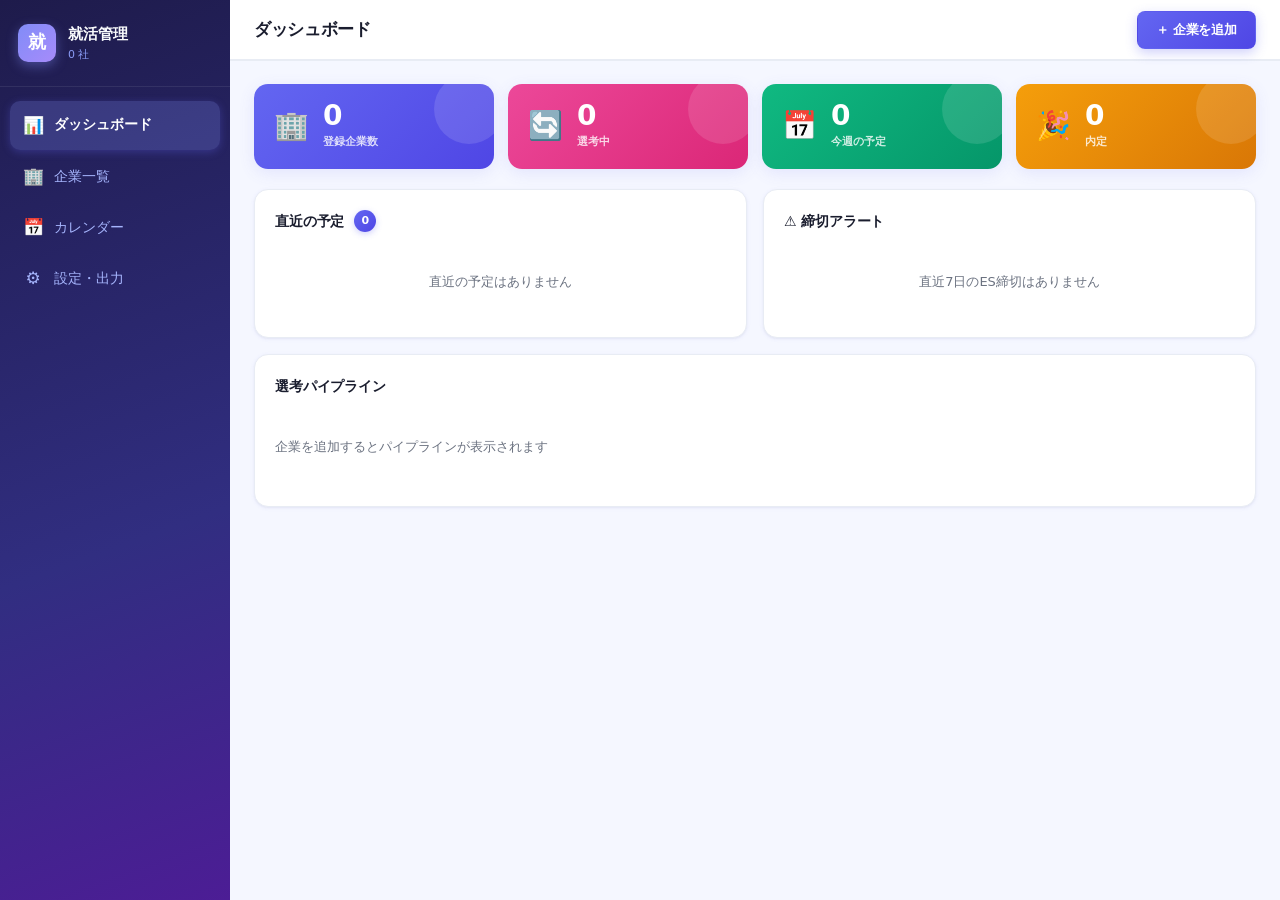
==== commit a6d0d6c7: "Add PWA support and fix iOS input zoom / calendar resize - Add manifest.json, service worker (sw.js)" ====
--- a/shukatsu.html
+++ b/shukatsu.html
@@ -2,8 +2,15 @@
 <html lang="ja">
 <head>
   <meta charset="UTF-8">
-  <meta name="viewport" content="width=device-width, initial-scale=1.0">
+  <meta name="viewport" content="width=device-width, initial-scale=1.0, viewport-fit=cover">
+  <meta name="mobile-web-app-capable" content="yes">
+  <meta name="apple-mobile-web-app-capable" content="yes">
+  <meta name="apple-mobile-web-app-status-bar-style" content="black-translucent">
+  <meta name="apple-mobile-web-app-title" content="就活">
+  <meta name="theme-color" content="#6366F1">
   <title>就活カレンダー</title>
+  <link rel="manifest" href="manifest.json">
+  <link rel="apple-touch-icon" href="icon.svg">
   <link rel="stylesheet" href="shukatsu.css">
 </head>
 <body>
@@ -296,5 +303,10 @@
 <div id="toast" class="toast hidden"></div>
 
 <script src="shukatsu.js"></script>
+<script>
+  if ('serviceWorker' in navigator) {
+    navigator.serviceWorker.register('./sw.js').catch(() => {});
+  }
+</script>
 </body>
 </html>
--- a/shukatsu.css
+++ b/shukatsu.css
@@ -35,6 +35,22 @@
   font-size: 14px;
   line-height: 1.6;
   -webkit-font-smoothing: antialiased;
+  /* Safe area for notch/home bar */
+  padding-bottom: env(safe-area-inset-bottom);
+}
+
+/* Prevent iOS auto-zoom on input focus (requires font-size >= 16px) */
+input, select, textarea {
+  font-size: 16px;
+  touch-action: manipulation;
+}
+
+/* Prevent scroll/resize when modal is open */
+body.modal-open {
+  overflow: hidden;
+  position: fixed;
+  width: 100%;
+  height: 100%;
 }
 
 /* ===== LAYOUT ===== */
@@ -873,6 +889,11 @@
 .hidden { display: none !important; }
 
 /* ===== RESPONSIVE ===== */
+/* Desktop: restore smaller font for inputs */
+@media (min-width: 681px) {
+  input, select, textarea { font-size: 13px; }
+}
+
 @media (max-width: 900px) {
   .stats-row { grid-template-columns: repeat(2, 1fr); }
   .grid-2 { grid-template-columns: 1fr; }
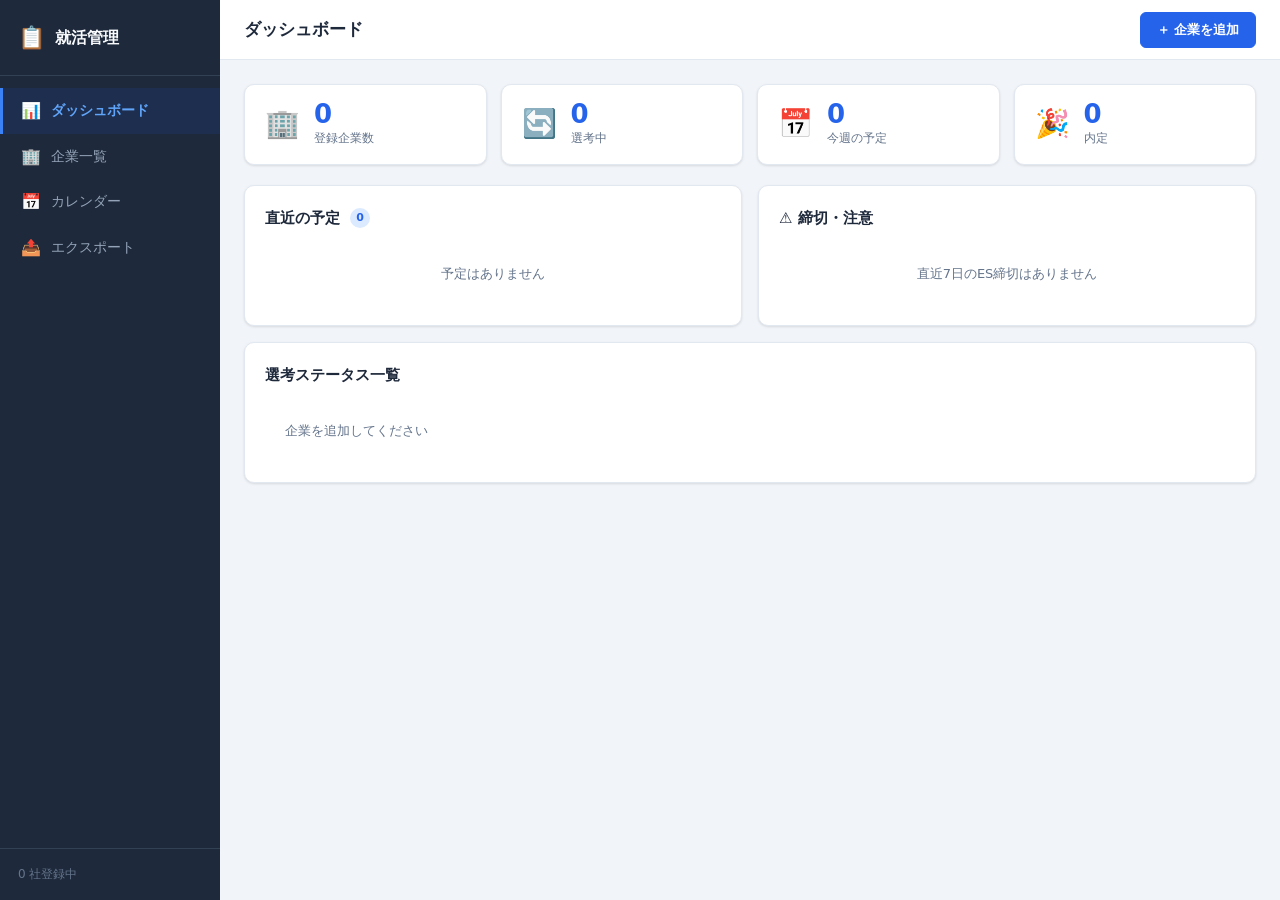
==== commit befc2cb3: "Add dark mode toggle, undo delete, and restore sw.js - ダークモード: 設定ページにライト/ダーク切り替えボタン追加、localStorage で" ====
--- a/shukatsu.html
+++ b/shukatsu.html
@@ -2,27 +2,17 @@
 <html lang="ja">
 <head>
   <meta charset="UTF-8">
-  <meta name="viewport" content="width=device-width, initial-scale=1.0, viewport-fit=cover">
-  <meta name="mobile-web-app-capable" content="yes">
-  <meta name="apple-mobile-web-app-capable" content="yes">
-  <meta name="apple-mobile-web-app-status-bar-style" content="black-translucent">
-  <meta name="apple-mobile-web-app-title" content="就活">
-  <meta name="theme-color" content="#6366F1">
+  <meta name="viewport" content="width=device-width, initial-scale=1.0">
   <title>就活カレンダー</title>
-  <link rel="manifest" href="manifest.json">
-  <link rel="apple-touch-icon" href="icon.svg">
   <link rel="stylesheet" href="shukatsu.css">
 </head>
 <body>
 <div id="app">
-  <!-- Sidebar (desktop) -->
+  <!-- Sidebar -->
   <aside id="sidebar">
     <div class="sidebar-logo">
-      <div class="logo-mark">就</div>
-      <div class="logo-text-wrap">
-        <span class="logo-main">就活管理</span>
-        <span class="logo-sub" id="sidebar-count">0 社</span>
-      </div>
+      <span class="logo-icon">📋</span>
+      <span class="logo-text">就活管理</span>
     </div>
     <nav class="sidebar-nav">
       <a class="nav-item active" data-page="dashboard">
@@ -35,9 +25,12 @@
         <span class="nav-icon">📅</span><span class="nav-label">カレンダー</span>
       </a>
       <a class="nav-item" data-page="export">
-        <span class="nav-icon">⚙️</span><span class="nav-label">設定・出力</span>
+        <span class="nav-icon">📤</span><span class="nav-label">エクスポート</span>
       </a>
     </nav>
+    <div class="sidebar-footer">
+      <span id="sidebar-count">0 社登録中</span>
+    </div>
   </aside>
 
   <!-- Main -->
@@ -60,20 +53,20 @@
           <div class="card">
             <div class="card-header">
               <h2>直近の予定</h2>
-              <span class="badge-pill" id="upcoming-badge">0</span>
+              <span class="badge badge-blue" id="upcoming-badge">0</span>
             </div>
             <div id="upcoming-list" class="event-list"></div>
           </div>
           <div class="card">
             <div class="card-header">
-              <h2>⚠️ 締切アラート</h2>
+              <h2>⚠️ 締切・注意</h2>
             </div>
             <div id="deadline-list" class="event-list"></div>
           </div>
         </div>
         <div class="card mt-16">
-          <div class="card-header"><h2>選考パイプライン</h2></div>
-          <div id="pipeline" class="pipeline"></div>
+          <div class="card-header"><h2>選考ステータス一覧</h2></div>
+          <div id="status-overview" class="status-grid"></div>
         </div>
       </section>
 
@@ -81,8 +74,12 @@
       <section class="page" id="page-companies">
         <div class="toolbar">
           <input type="text" id="search-input" class="search-box" placeholder="🔍 企業名・業種で検索...">
-          <select id="filter-status" class="filter-select"><option value="">全ステータス</option></select>
-          <select id="filter-industry" class="filter-select"><option value="">全業種</option></select>
+          <select id="filter-status" class="filter-select">
+            <option value="">全ステータス</option>
+          </select>
+          <select id="filter-industry" class="filter-select">
+            <option value="">全業種</option>
+          </select>
           <select id="sort-select" class="filter-select">
             <option value="createdAt">登録順</option>
             <option value="name">企業名順</option>
@@ -90,8 +87,8 @@
             <option value="nextEvent">直近予定順</option>
           </select>
           <div class="view-toggle">
-            <button class="toggle-btn active" id="view-card">⊞</button>
-            <button class="toggle-btn" id="view-list">☰</button>
+            <button class="toggle-btn active" id="view-card" title="カード">⊞</button>
+            <button class="toggle-btn" id="view-list" title="リスト">☰</button>
           </div>
         </div>
         <div id="companies-count" class="result-count"></div>
@@ -101,10 +98,10 @@
       <!-- Calendar -->
       <section class="page" id="page-calendar">
         <div class="calendar-controls">
-          <button class="btn btn-sm" id="cal-prev">◀</button>
+          <button class="btn btn-sm" id="cal-prev">◀ 前月</button>
           <h2 id="cal-month-title"></h2>
-          <button class="btn btn-sm" id="cal-next">▶</button>
-          <button class="btn btn-sm btn-ghost" id="cal-today">今月</button>
+          <button class="btn btn-sm" id="cal-next">翌月 ▶</button>
+          <button class="btn btn-sm btn-outline" id="cal-today">今月</button>
         </div>
         <div class="calendar-legend" id="calendar-legend"></div>
         <div class="calendar-wrap">
@@ -117,15 +114,24 @@
         <div id="cal-event-detail" class="cal-event-detail hidden"></div>
       </section>
 
-      <!-- Export/Settings -->
+      <!-- Export -->
       <section class="page" id="page-export">
+        <div class="card export-card" style="margin-bottom:16px">
+          <div class="card-header"><h2>🌙 テーマ</h2></div>
+          <div class="theme-toggle-row">
+            <button class="theme-btn active" data-theme="light">☀️ ライト</button>
+            <button class="theme-btn" data-theme="dark">🌙 ダーク</button>
+          </div>
+        </div>
         <div class="export-grid">
           <div class="card export-card">
-            <div class="card-header"><h2>📅 カレンダー連携</h2></div>
-            <p class="text-muted">ICS形式でTimeTree・Googleカレンダー・Appleカレンダーへ取り込めます。</p>
+            <div class="card-header"><h2>📅 カレンダーエクスポート</h2></div>
+            <p class="text-muted">ICS形式でエクスポートすることで、TimeTree・Googleカレンダー・Appleカレンダーなどへ取り込めます。</p>
             <div class="form-group">
               <label>対象企業</label>
-              <select id="export-company-filter" class="form-control"><option value="all">全企業</option></select>
+              <select id="export-company-filter" class="form-control">
+                <option value="all">全企業</option>
+              </select>
             </div>
             <div class="form-group">
               <label>期間（任意）</label>
@@ -135,23 +141,28 @@
                 <input type="date" id="export-to" class="form-control">
               </div>
             </div>
-            <button class="btn btn-primary btn-block" id="btn-export-ics">📅 ICSダウンロード</button>
+            <button class="btn btn-primary btn-block" id="btn-export-ics">📅 ICSファイルをダウンロード</button>
             <div class="help-box mt-12">
-              <strong>TimeTree：</strong>ウェブ版 → 設定 → ICSインポート<br>
-              <strong>Googleカレンダー：</strong>設定 → インポート/エクスポート
+              <strong>TimeTreeへの取り込み方法</strong><br>
+              TimeTreeウェブ版 → 設定 → カレンダー追加 → ICSファイルからインポート<br>
+              <br>
+              <strong>Googleカレンダーへの取り込み方法</strong><br>
+              Googleカレンダー → 設定 → インポート/エクスポート → ファイルをインポート
             </div>
           </div>
           <div class="card export-card">
-            <div class="card-header"><h2>💾 データ管理</h2></div>
-            <div class="btn-stack">
-              <button class="btn btn-secondary btn-block" id="btn-export-csv">📊 CSVダウンロード</button>
-              <button class="btn btn-secondary btn-block" id="btn-export-json">💾 JSONバックアップ</button>
-              <label class="btn btn-secondary btn-block" style="cursor:pointer;">
-                📂 JSONから復元
-                <input type="file" id="import-json" accept=".json" style="display:none">
-              </label>
-            </div>
-            <div class="danger-zone mt-16">
+            <div class="card-header"><h2>📊 CSVエクスポート</h2></div>
+            <p class="text-muted">企業情報をExcel・スプレッドシートで管理できます。</p>
+            <button class="btn btn-secondary btn-block" id="btn-export-csv">📊 CSVをダウンロード</button>
+            <div class="card-header mt-20"><h2>💾 データバックアップ</h2></div>
+            <p class="text-muted">データをJSONで保存・復元できます。</p>
+            <button class="btn btn-secondary btn-block" id="btn-export-json">💾 JSONバックアップ</button>
+            <label class="btn btn-secondary btn-block mt-8" style="cursor:pointer;">
+              📂 JSONから復元
+              <input type="file" id="import-json" accept=".json" style="display:none">
+            </label>
+            <div class="danger-zone mt-20">
+              <p class="text-muted text-sm">全データを削除する場合（元に戻せません）</p>
               <button class="btn btn-danger btn-block" id="btn-clear-data">🗑️ 全データを削除</button>
             </div>
           </div>
@@ -159,32 +170,19 @@
       </section>
     </main>
   </div>
-
-  <!-- Mobile bottom nav -->
-  <nav id="bottom-nav">
-    <a class="bn-item active" data-page="dashboard"><span>📊</span><span>ホーム</span></a>
-    <a class="bn-item" data-page="companies"><span>🏢</span><span>企業</span></a>
-    <a class="bn-item" data-page="calendar"><span>📅</span><span>予定</span></a>
-    <a class="bn-item" data-page="export"><span>⚙️</span><span>設定</span></a>
-    <button class="bn-add" id="bn-add-company">＋</button>
-  </nav>
 </div>
 
 <!-- Modal -->
 <div class="modal-overlay hidden" id="modal-overlay">
   <div class="modal" id="modal">
     <div class="modal-header">
-      <div class="modal-avatar" id="modal-avatar"></div>
-      <div>
-        <h2 id="modal-title">企業を追加</h2>
-        <p id="modal-subtitle" class="modal-subtitle"></p>
-      </div>
+      <h2 id="modal-title">企業を追加</h2>
       <button class="modal-close" id="modal-close">✕</button>
     </div>
     <div class="modal-tabs">
-      <button class="tab-btn active" data-tab="basic">📋 基本情報</button>
-      <button class="tab-btn" data-tab="events">📅 スケジュール</button>
-      <button class="tab-btn" data-tab="notes">📝 メモ・マイページ</button>
+      <button class="tab-btn active" data-tab="basic">基本情報</button>
+      <button class="tab-btn" data-tab="events">選考スケジュール</button>
+      <button class="tab-btn" data-tab="notes">メモ</button>
     </div>
     <div class="modal-body">
       <!-- Basic Tab -->
@@ -199,14 +197,16 @@
             <div class="priority-btns" id="priority-btns">
               <button class="pri-btn" data-v="1">低</button>
               <button class="pri-btn active" data-v="2">中</button>
-              <button class="pri-btn hi" data-v="3">高</button>
+              <button class="pri-btn" data-v="3">高</button>
             </div>
           </div>
         </div>
         <div class="form-row">
           <div class="form-group">
             <label>業種</label>
-            <select id="f-industry" class="form-control"><option value="">選択</option></select>
+            <select id="f-industry" class="form-control">
+              <option value="">選択</option>
+            </select>
           </div>
           <div class="form-group">
             <label>職種</label>
@@ -236,6 +236,10 @@
             <label>開催場所</label>
             <input type="text" id="f-location" class="form-control" placeholder="東京 / オンライン / ハイブリッド">
           </div>
+          <div class="form-group">
+            <label>企業URL</label>
+            <input type="url" id="f-url" class="form-control" placeholder="https://...">
+          </div>
         </div>
       </div>
 
@@ -245,56 +249,27 @@
         <button class="btn btn-outline btn-sm mt-8" id="btn-add-event">＋ 予定を追加</button>
       </div>
 
-      <!-- Notes + MyPage Tab -->
+      <!-- Notes Tab -->
       <div class="tab-pane" id="tab-notes">
         <div class="form-group">
           <label>志望動機・企業メモ</label>
-          <textarea id="f-motivation" class="form-control" rows="3" placeholder="志望動機、企業の特徴など..."></textarea>
+          <textarea id="f-motivation" class="form-control" rows="4" placeholder="志望動機、企業の特徴、気になった点など..."></textarea>
         </div>
         <div class="form-group">
           <label>選考対策・面接メモ</label>
-          <textarea id="f-notes" class="form-control" rows="3" placeholder="面接の質問、対策、所感など..."></textarea>
+          <textarea id="f-notes" class="form-control" rows="4" placeholder="面接で聞かれた質問、対策、所感など..."></textarea>
         </div>
         <div class="form-group">
           <label>ES・提出書類メモ</label>
-          <textarea id="f-es-notes" class="form-control" rows="2" placeholder="ES設問、字数制限など..."></textarea>
-        </div>
-
-        <div class="section-divider">
-          <span>🔐 マイページ情報</span>
-        </div>
-        <div class="form-group">
-          <label>マイページURL</label>
-          <div class="input-icon-wrap">
-            <span class="input-icon">🔗</span>
-            <input type="url" id="f-mypage-url" class="form-control has-icon" placeholder="https://...">
-          </div>
-        </div>
-        <div class="form-row">
-          <div class="form-group">
-            <label>ログインID</label>
-            <input type="text" id="f-mypage-id" class="form-control" placeholder="メールアドレスなど" autocomplete="off">
-          </div>
-          <div class="form-group">
-            <label>パスワード</label>
-            <div class="pass-wrap">
-              <input type="password" id="f-mypage-pass" class="form-control" placeholder="••••••••" autocomplete="off">
-              <button type="button" class="pass-toggle" id="pass-toggle">👁</button>
-            </div>
-          </div>
-        </div>
-        <p class="text-muted text-xs mt-4">※ この端末のブラウザ内にのみ保存されます</p>
-        <div class="form-group mt-8">
-          <label>マイナビ / リクナビ等のID</label>
-          <input type="text" id="f-portal-id" class="form-control" placeholder="ナビサイトのIDなど" autocomplete="off">
+          <textarea id="f-es-notes" class="form-control" rows="3" placeholder="ES設問、字数制限、提出状況など..."></textarea>
         </div>
       </div>
     </div>
     <div class="modal-footer">
-      <button class="btn btn-danger-outline" id="btn-delete-company" style="display:none">🗑️ 削除</button>
+      <button class="btn btn-danger" id="btn-delete-company" style="display:none">削除</button>
       <div style="flex:1"></div>
-      <button class="btn btn-ghost" id="btn-cancel">キャンセル</button>
-      <button class="btn btn-primary" id="btn-save">💾 保存</button>
+      <button class="btn btn-secondary" id="btn-cancel">キャンセル</button>
+      <button class="btn btn-primary" id="btn-save">保存</button>
     </div>
   </div>
 </div>
@@ -303,10 +278,5 @@
 <div id="toast" class="toast hidden"></div>
 
 <script src="shukatsu.js"></script>
-<script>
-  if ('serviceWorker' in navigator) {
-    navigator.serviceWorker.register('./sw.js').catch(() => {});
-  }
-</script>
 </body>
 </html>
--- a/shukatsu.css
+++ b/shukatsu.css
@@ -1,29 +1,30 @@
 :root {
-  --primary: #6366F1;
-  --primary-h: #4F46E5;
-  --primary-light: #EEF2FF;
-  --secondary: #EC4899;
-  --success: #10B981;
-  --success-light: #D1FAE5;
-  --warning: #F59E0B;
+  --primary: #2563EB;
+  --primary-h: #1D4ED8;
+  --primary-light: #DBEAFE;
+  --success: #16A34A;
+  --success-light: #DCFCE7;
+  --warning: #D97706;
   --warning-light: #FEF3C7;
-  --danger: #EF4444;
+  --danger: #DC2626;
   --danger-light: #FEE2E2;
-  --bg: #F5F7FF;
+  --purple: #7C3AED;
+  --purple-light: #EDE9FE;
+  --bg: #F1F5F9;
   --surface: #FFFFFF;
-  --border: #E8ECF4;
-  --text: #1A1D2E;
-  --text-muted: #6B7280;
-  --text-light: #9CA3AF;
-  --sidebar-w: 230px;
+  --border: #E2E8F0;
+  --border-focus: #93C5FD;
+  --text: #1E293B;
+  --text-muted: #64748B;
+  --text-light: #94A3B8;
+  --sidebar-w: 220px;
   --header-h: 60px;
-  --bottom-nav-h: 64px;
-  --radius: 14px;
-  --radius-sm: 8px;
-  --shadow: 0 1px 4px rgba(99,102,241,.08), 0 1px 2px rgba(0,0,0,.04);
-  --shadow-md: 0 4px 16px rgba(99,102,241,.12);
-  --shadow-lg: 0 12px 32px rgba(99,102,241,.16);
-  --transition: .18s cubic-bezier(.4,0,.2,1);
+  --radius: 10px;
+  --radius-sm: 6px;
+  --shadow: 0 1px 3px rgba(0,0,0,.08), 0 1px 2px rgba(0,0,0,.04);
+  --shadow-md: 0 4px 12px rgba(0,0,0,.08);
+  --shadow-lg: 0 10px 24px rgba(0,0,0,.10);
+  --transition: .15s ease;
 }
 
 *, *::before, *::after { box-sizing: border-box; margin: 0; padding: 0; }
@@ -34,23 +35,6 @@
   color: var(--text);
   font-size: 14px;
   line-height: 1.6;
-  -webkit-font-smoothing: antialiased;
-  /* Safe area for notch/home bar */
-  padding-bottom: env(safe-area-inset-bottom);
-}
-
-/* Prevent iOS auto-zoom on input focus (requires font-size >= 16px) */
-input, select, textarea {
-  font-size: 16px;
-  touch-action: manipulation;
-}
-
-/* Prevent scroll/resize when modal is open */
-body.modal-open {
-  overflow: hidden;
-  position: fixed;
-  width: 100%;
-  height: 100%;
 }
 
 /* ===== LAYOUT ===== */
@@ -58,10 +42,12 @@
 
 #sidebar {
   width: var(--sidebar-w);
-  background: linear-gradient(160deg, #1E1B4B 0%, #312E81 60%, #4C1D95 100%);
+  background: #1E293B;
+  color: #CBD5E1;
   display: flex;
   flex-direction: column;
   flex-shrink: 0;
+  transition: transform var(--transition);
   z-index: 100;
 }
 
@@ -77,50 +63,45 @@
 .sidebar-logo {
   display: flex;
   align-items: center;
-  gap: 12px;
-  padding: 22px 18px;
-  border-bottom: 1px solid rgba(255,255,255,.08);
-}
-.logo-mark {
-  width: 38px; height: 38px;
-  background: linear-gradient(135deg, #818CF8, #A78BFA);
-  border-radius: 10px;
-  display: flex;
-  align-items: center;
-  justify-content: center;
-  font-size: 18px;
-  font-weight: 900;
-  color: #fff;
-  flex-shrink: 0;
-  box-shadow: 0 4px 12px rgba(129,140,248,.4);
-}
-.logo-main { font-size: 15px; font-weight: 700; color: #F8FAFC; display: block; }
-.logo-sub { font-size: 11px; color: #8B9CF7; display: block; }
-
-.sidebar-nav { flex: 1; padding: 14px 10px; }
+  gap: 10px;
+  padding: 20px 18px;
+  border-bottom: 1px solid #334155;
+  font-size: 16px;
+  font-weight: 700;
+  color: #F8FAFC;
+}
+.logo-icon { font-size: 22px; }
+
+.sidebar-nav { flex: 1; padding: 12px 0; }
 
 .nav-item {
   display: flex;
   align-items: center;
   gap: 10px;
-  padding: 11px 12px;
-  margin-bottom: 2px;
+  padding: 10px 18px;
   cursor: pointer;
   text-decoration: none;
-  color: #A5B4FC;
-  border-radius: 10px;
+  color: #94A3B8;
+  border-radius: 0;
   transition: all var(--transition);
+  border-left: 3px solid transparent;
   font-size: 13.5px;
-  font-weight: 500;
-}
-.nav-item:hover { background: rgba(255,255,255,.1); color: #E0E7FF; }
+}
+.nav-item:hover { background: #334155; color: #E2E8F0; }
 .nav-item.active {
-  background: rgba(129,140,248,.25);
-  color: #FFFFFF;
-  font-weight: 700;
-  box-shadow: 0 2px 8px rgba(99,102,241,.3);
-}
-.nav-icon { font-size: 17px; width: 22px; text-align: center; }
+  background: #1D4ED820;
+  color: #60A5FA;
+  border-left-color: #3B82F6;
+  font-weight: 600;
+}
+.nav-icon { font-size: 16px; width: 20px; text-align: center; }
+
+.sidebar-footer {
+  padding: 16px 18px;
+  border-top: 1px solid #334155;
+  font-size: 12px;
+  color: #64748B;
+}
 
 /* ===== HEADER ===== */
 #top-header {
@@ -132,11 +113,10 @@
   justify-content: space-between;
   padding: 0 24px;
   flex-shrink: 0;
-  box-shadow: 0 1px 0 var(--border);
 }
 .header-left { display: flex; align-items: center; gap: 12px; }
 .header-right { display: flex; align-items: center; gap: 10px; }
-.page-title { font-size: 17px; font-weight: 800; color: var(--text); letter-spacing: -.02em; }
+.page-title { font-size: 17px; font-weight: 700; color: var(--text); }
 .menu-btn {
   display: none;
   background: none;
@@ -154,50 +134,44 @@
   flex: 1;
   overflow-y: auto;
   padding: 24px;
-  scroll-behavior: smooth;
 }
 
 /* ===== PAGES ===== */
-.page { display: none; animation: fadeUp .22s ease; }
+.page { display: none; animation: fadeIn .2s ease; }
 .page.active { display: block; }
-@keyframes fadeUp { from { opacity: 0; transform: translateY(12px); } to { opacity: 1; transform: translateY(0); } }
+
+@keyframes fadeIn { from { opacity: 0; transform: translateY(8px); } to { opacity: 1; transform: translateY(0); } }
 
 /* ===== BUTTONS ===== */
 .btn {
   display: inline-flex;
   align-items: center;
   gap: 6px;
-  padding: 9px 18px;
-  border-radius: var(--radius-sm);
-  border: 1.5px solid transparent;
+  padding: 8px 16px;
+  border-radius: var(--radius-sm);
+  border: 1px solid transparent;
   font-size: 13px;
-  font-weight: 700;
+  font-weight: 600;
   cursor: pointer;
   transition: all var(--transition);
   text-decoration: none;
   white-space: nowrap;
-  letter-spacing: -.01em;
-}
-.btn:active { transform: scale(.96); }
-.btn-primary {
-  background: linear-gradient(135deg, var(--primary), var(--primary-h));
-  color: #fff;
-  box-shadow: 0 4px 12px rgba(99,102,241,.3);
-}
-.btn-primary:hover { box-shadow: 0 6px 16px rgba(99,102,241,.4); transform: translateY(-1px); }
+}
+.btn:active { transform: scale(.97); }
+.btn-primary { background: var(--primary); color: #fff; border-color: var(--primary); }
+.btn-primary:hover { background: var(--primary-h); }
 .btn-secondary { background: var(--surface); color: var(--text); border-color: var(--border); }
 .btn-secondary:hover { background: var(--bg); }
 .btn-outline { background: transparent; color: var(--primary); border-color: var(--primary); }
 .btn-outline:hover { background: var(--primary-light); }
-.btn-ghost { background: transparent; color: var(--text-muted); border-color: transparent; }
-.btn-ghost:hover { background: var(--bg); }
 .btn-danger { background: var(--danger); color: #fff; border-color: var(--danger); }
-.btn-danger:hover { background: #DC2626; }
-.btn-danger-outline { background: transparent; color: var(--danger); border-color: var(--danger); }
-.btn-danger-outline:hover { background: var(--danger-light); }
+.btn-danger:hover { background: #B91C1C; }
 .btn-sm { padding: 5px 12px; font-size: 12px; }
 .btn-block { width: 100%; justify-content: center; }
-.btn-stack { display: flex; flex-direction: column; gap: 8px; }
+.mt-8 { margin-top: 8px; }
+.mt-12 { margin-top: 12px; }
+.mt-16 { margin-top: 16px; }
+.mt-20 { margin-top: 20px; }
 
 /* ===== CARDS ===== */
 .card {
@@ -211,9 +185,9 @@
   display: flex;
   align-items: center;
   gap: 10px;
-  margin-bottom: 16px;
-}
-.card-header h2 { font-size: 14px; font-weight: 800; letter-spacing: -.01em; }
+  margin-bottom: 14px;
+}
+.card-header h2 { font-size: 15px; font-weight: 700; }
 
 /* ===== STATS ===== */
 .stats-row {
@@ -223,54 +197,45 @@
   margin-bottom: 20px;
 }
 .stat-card {
+  background: var(--surface);
   border-radius: var(--radius);
-  padding: 18px 20px;
+  border: 1px solid var(--border);
+  padding: 16px 20px;
+  box-shadow: var(--shadow);
   display: flex;
   align-items: center;
   gap: 14px;
-  box-shadow: var(--shadow-md);
-  position: relative;
-  overflow: hidden;
-  transition: transform var(--transition);
-}
-.stat-card:hover { transform: translateY(-2px); }
-.stat-card::after {
-  content: '';
-  position: absolute;
-  right: -10px; top: -10px;
-  width: 70px; height: 70px;
-  background: rgba(255,255,255,.12);
-  border-radius: 50%;
-}
-.stat-icon { font-size: 28px; z-index: 1; }
-.stat-info { z-index: 1; }
-.stat-value { font-size: 28px; font-weight: 900; line-height: 1; color: #fff; }
-.stat-label { font-size: 11px; color: rgba(255,255,255,.8); margin-top: 3px; font-weight: 600; }
-.stat-card.s1 { background: linear-gradient(135deg, #6366F1, #4F46E5); }
-.stat-card.s2 { background: linear-gradient(135deg, #EC4899, #DB2777); }
-.stat-card.s3 { background: linear-gradient(135deg, #10B981, #059669); }
-.stat-card.s4 { background: linear-gradient(135deg, #F59E0B, #D97706); }
+}
+.stat-icon { font-size: 28px; }
+.stat-info { min-width: 0; }
+.stat-value { font-size: 26px; font-weight: 800; line-height: 1; color: var(--primary); }
+.stat-label { font-size: 12px; color: var(--text-muted); margin-top: 2px; }
 
 /* ===== GRID ===== */
-.grid-2 { display: grid; grid-template-columns: 1fr 1fr; gap: 16px; margin-bottom: 16px; }
+.grid-2 {
+  display: grid;
+  grid-template-columns: 1fr 1fr;
+  gap: 16px;
+  margin-bottom: 16px;
+}
 
 /* ===== BADGE ===== */
-.badge-pill {
+.badge {
   display: inline-flex;
   align-items: center;
   justify-content: center;
-  min-width: 22px;
-  height: 22px;
-  padding: 0 7px;
+  min-width: 20px;
+  height: 20px;
+  padding: 0 6px;
   border-radius: 100px;
   font-size: 11px;
-  font-weight: 800;
-  background: linear-gradient(135deg, #6366F1, #4F46E5);
-  color: #fff;
-  box-shadow: 0 2px 6px rgba(99,102,241,.3);
-}
-
-/* ===== EVENT LIST ===== */
+  font-weight: 700;
+}
+.badge-blue { background: var(--primary-light); color: var(--primary); }
+.badge-green { background: var(--success-light); color: var(--success); }
+.badge-red { background: var(--danger-light); color: var(--danger); }
+
+/* ===== EVENT LIST (dashboard) ===== */
 .event-list { display: flex; flex-direction: column; gap: 8px; }
 .event-item {
   display: flex;
@@ -281,118 +246,99 @@
   border-radius: var(--radius-sm);
   border-left: 3px solid var(--border);
   font-size: 13px;
-  cursor: pointer;
-  transition: all var(--transition);
-}
-.event-item:hover { background: var(--primary-light); transform: translateX(2px); }
-.ev-dot { width: 8px; height: 8px; border-radius: 50%; flex-shrink: 0; }
-.ev-info { flex: 1; min-width: 0; }
-.ev-company { font-weight: 700; color: var(--text); font-size: 13px; }
-.ev-type { font-size: 11px; color: var(--text-muted); }
-.ev-date { font-size: 11px; color: var(--text-muted); white-space: nowrap; }
-.ev-days {
-  font-size: 11px; font-weight: 800;
-  padding: 3px 8px;
+}
+.event-item .ev-dot {
+  width: 8px; height: 8px;
+  border-radius: 50%;
+  flex-shrink: 0;
+}
+.event-item .ev-info { flex: 1; min-width: 0; }
+.event-item .ev-company { font-weight: 600; color: var(--text); }
+.event-item .ev-type { font-size: 12px; color: var(--text-muted); }
+.event-item .ev-date { font-size: 12px; color: var(--text-muted); white-space: nowrap; }
+.event-item .ev-days {
+  font-size: 11px; font-weight: 700;
+  padding: 2px 7px;
   border-radius: 100px;
   background: var(--primary-light);
   color: var(--primary);
   white-space: nowrap;
 }
-.ev-days.urgent { background: var(--danger-light); color: var(--danger); animation: pulse 1.5s infinite; }
+.ev-days.urgent { background: var(--danger-light); color: var(--danger); }
 .ev-days.soon { background: var(--warning-light); color: var(--warning); }
-@keyframes pulse { 0%,100%{opacity:1} 50%{opacity:.65} }
-.empty-msg { color: var(--text-muted); font-size: 13px; text-align: center; padding: 24px 0; }
-
-/* ===== PIPELINE ===== */
-.pipeline {
-  display: flex;
-  gap: 0;
-  overflow-x: auto;
-  padding-bottom: 4px;
-}
-.pipe-step {
-  flex: 1;
-  min-width: 80px;
-  text-align: center;
-  padding: 10px 6px;
-  position: relative;
+.empty-msg { color: var(--text-muted); font-size: 13px; text-align: center; padding: 20px; }
+
+/* ===== STATUS OVERVIEW ===== */
+.status-grid {
+  display: flex;
+  flex-wrap: wrap;
+  gap: 10px;
+}
+.status-chip {
+  display: inline-flex;
+  align-items: center;
+  gap: 6px;
+  padding: 6px 14px;
+  border-radius: 100px;
+  font-size: 12px;
+  font-weight: 600;
+  border: 1.5px solid;
   cursor: pointer;
   transition: all var(--transition);
-  border-radius: var(--radius-sm);
-}
-.pipe-step:hover { background: var(--bg); }
-.pipe-count {
-  font-size: 22px;
-  font-weight: 900;
-  line-height: 1;
-  display: block;
-}
-.pipe-label { font-size: 10px; color: var(--text-muted); margin-top: 4px; display: block; font-weight: 600; }
-.pipe-bar {
-  height: 4px;
-  border-radius: 2px;
-  margin-top: 6px;
-}
-.pipe-arrow {
-  position: absolute;
-  right: -8px; top: 50%;
-  transform: translateY(-50%);
-  color: var(--text-light);
-  font-size: 10px;
-  z-index: 1;
+}
+.status-chip:hover { opacity: .85; }
+.status-chip .chip-count {
+  background: rgba(255,255,255,.35);
+  border-radius: 100px;
+  padding: 0 6px;
+  font-size: 11px;
 }
 
 /* ===== TOOLBAR ===== */
 .toolbar {
   display: flex;
   align-items: center;
-  gap: 8px;
+  gap: 10px;
   flex-wrap: wrap;
-  margin-bottom: 14px;
+  margin-bottom: 16px;
 }
 .search-box {
   flex: 1;
-  min-width: 180px;
-  padding: 9px 12px;
-  border: 1.5px solid var(--border);
-  border-radius: var(--radius-sm);
-  font-size: 13px;
+  min-width: 200px;
+  padding: 8px 12px;
+  border: 1px solid var(--border);
+  border-radius: var(--radius-sm);
   outline: none;
   background: var(--surface);
-  transition: all var(--transition);
-}
-.search-box:focus { border-color: var(--primary); box-shadow: 0 0 0 3px rgba(99,102,241,.12); }
+}
+.search-box:focus { border-color: var(--border-focus); box-shadow: 0 0 0 3px rgba(59,130,246,.1); }
 .filter-select {
-  padding: 8px 10px;
-  border: 1.5px solid var(--border);
-  border-radius: var(--radius-sm);
-  font-size: 13px;
+  padding: 7px 10px;
+  border: 1px solid var(--border);
+  border-radius: var(--radius-sm);
   background: var(--surface);
   cursor: pointer;
   outline: none;
-  font-weight: 600;
-  color: var(--text);
-}
-.filter-select:focus { border-color: var(--primary); }
+}
+.filter-select:focus { border-color: var(--border-focus); }
 .view-toggle { display: flex; gap: 4px; }
 .toggle-btn {
-  padding: 7px 11px;
-  border: 1.5px solid var(--border);
-  border-radius: var(--radius-sm);
-  background: var(--surface);
-  cursor: pointer;
-  font-size: 15px;
+  padding: 6px 10px;
+  border: 1px solid var(--border);
+  border-radius: var(--radius-sm);
+  background: var(--surface);
+  cursor: pointer;
+  font-size: 16px;
   color: var(--text-muted);
   transition: all var(--transition);
-  font-weight: 700;
-}
-.toggle-btn.active { background: var(--primary); color: #fff; border-color: var(--primary); box-shadow: 0 2px 8px rgba(99,102,241,.3); }
-.result-count { font-size: 12px; color: var(--text-muted); margin-bottom: 12px; font-weight: 600; }
+}
+.toggle-btn.active { background: var(--primary); color: #fff; border-color: var(--primary); }
+.result-count { font-size: 12px; color: var(--text-muted); margin-bottom: 12px; }
 
 /* ===== COMPANY CARDS ===== */
 .companies-grid {
   display: grid;
-  grid-template-columns: repeat(auto-fill, minmax(290px, 1fr));
+  grid-template-columns: repeat(auto-fill, minmax(300px, 1fr));
   gap: 14px;
 }
 .company-card {
@@ -406,44 +352,39 @@
   position: relative;
   overflow: hidden;
 }
-.company-card:hover { box-shadow: var(--shadow-md); transform: translateY(-3px); border-color: #C7D2FE; }
-.company-card .cc-top { display: flex; align-items: flex-start; gap: 12px; margin-bottom: 12px; }
-.company-avatar-sm {
-  width: 42px; height: 42px;
-  border-radius: 10px;
-  display: flex; align-items: center; justify-content: center;
-  font-size: 18px; font-weight: 900; color: #fff;
-  flex-shrink: 0;
-  box-shadow: 0 4px 10px rgba(0,0,0,.15);
-}
-.cc-name-wrap { flex: 1; min-width: 0; }
-.company-card .cc-name { font-size: 15px; font-weight: 800; letter-spacing: -.01em; margin-bottom: 3px; }
-.company-card .cc-meta { display: flex; flex-wrap: wrap; gap: 4px; }
+.company-card::before {
+  content: '';
+  position: absolute;
+  top: 0; left: 0; right: 0;
+  height: 3px;
+}
+.company-card:hover { box-shadow: var(--shadow-md); transform: translateY(-1px); }
+.company-card .cc-header { display: flex; align-items: flex-start; gap: 10px; margin-bottom: 10px; }
+.company-card .cc-name { font-size: 15px; font-weight: 700; flex: 1; }
+.company-card .cc-priority { font-size: 12px; font-weight: 700; }
+.company-card .cc-meta { display: flex; flex-wrap: wrap; gap: 6px; margin-bottom: 10px; }
 .meta-tag {
-  font-size: 10px;
-  padding: 2px 7px;
+  font-size: 11px;
+  padding: 2px 8px;
   border-radius: 100px;
   background: var(--bg);
   color: var(--text-muted);
   border: 1px solid var(--border);
-  font-weight: 600;
-}
-.cc-priority { flex-shrink: 0; font-size: 11px; font-weight: 800; }
-.cc-status-row { display: flex; align-items: center; justify-content: space-between; margin-bottom: 8px; }
-.company-card .cc-next {
+}
+.company-card .cc-status { margin-bottom: 10px; }
+.company-card .cc-next-event {
   font-size: 12px;
   color: var(--text-muted);
   display: flex;
   align-items: center;
   gap: 6px;
-  padding: 7px 10px;
+  padding: 6px 10px;
   background: var(--bg);
   border-radius: var(--radius-sm);
-  font-weight: 600;
-}
-.cc-next .urgent { color: var(--danger); font-weight: 800; }
-
-/* ===== LIST VIEW ===== */
+}
+.company-card .cc-next-event .ev-urgent { color: var(--danger); font-weight: 600; }
+
+/* ===== COMPANY LIST ===== */
 .companies-list { display: flex; flex-direction: column; gap: 8px; }
 .company-row {
   background: var(--surface);
@@ -451,32 +392,27 @@
   border: 1px solid var(--border);
   padding: 12px 16px;
   display: grid;
-  grid-template-columns: auto 1fr auto auto;
-  align-items: center;
-  gap: 14px;
+  grid-template-columns: 1fr auto auto auto auto;
+  align-items: center;
+  gap: 12px;
   cursor: pointer;
   transition: all var(--transition);
 }
-.company-row:hover { background: var(--bg); border-color: #C7D2FE; }
-.row-avatar {
-  width: 32px; height: 32px;
-  border-radius: 8px;
-  display: flex; align-items: center; justify-content: center;
-  font-size: 14px; font-weight: 900; color: #fff;
-  flex-shrink: 0;
-}
-.row-info .row-name { font-weight: 700; font-size: 14px; }
-.row-info .row-sub { font-size: 11px; color: var(--text-muted); }
-.row-next { font-size: 12px; color: var(--text-muted); font-weight: 600; white-space: nowrap; }
+.company-row:hover { background: var(--bg); }
+.company-row .row-name { font-weight: 600; font-size: 14px; }
+.company-row .row-industry { font-size: 12px; color: var(--text-muted); }
+.company-row .row-next { font-size: 12px; color: var(--text-muted); }
+.company-row .row-pri span { font-size: 11px; font-weight: 700; }
 
 /* ===== STATUS BADGE ===== */
 .status-badge {
   display: inline-flex;
   align-items: center;
+  gap: 4px;
   padding: 3px 10px;
   border-radius: 100px;
   font-size: 11px;
-  font-weight: 700;
+  font-weight: 600;
   border: 1.5px solid transparent;
 }
 
@@ -484,14 +420,28 @@
 .calendar-controls {
   display: flex;
   align-items: center;
-  gap: 10px;
-  margin-bottom: 14px;
-}
-.calendar-controls h2 { font-size: 18px; font-weight: 800; min-width: 150px; text-align: center; letter-spacing: -.02em; }
-.calendar-legend { display: flex; flex-wrap: wrap; gap: 8px; margin-bottom: 12px; }
-.legend-item { display: flex; align-items: center; gap: 5px; font-size: 11px; color: var(--text-muted); font-weight: 600; }
-.legend-dot { width: 10px; height: 10px; border-radius: 50%; flex-shrink: 0; }
-
+  gap: 12px;
+  margin-bottom: 16px;
+}
+.calendar-controls h2 { font-size: 18px; font-weight: 700; min-width: 160px; text-align: center; }
+.calendar-legend {
+  display: flex;
+  flex-wrap: wrap;
+  gap: 8px;
+  margin-bottom: 12px;
+}
+.legend-item {
+  display: flex;
+  align-items: center;
+  gap: 5px;
+  font-size: 12px;
+  color: var(--text-muted);
+}
+.legend-dot {
+  width: 10px; height: 10px;
+  border-radius: 50%;
+  flex-shrink: 0;
+}
 .calendar-wrap {
   background: var(--surface);
   border-radius: var(--radius);
@@ -502,62 +452,61 @@
 .cal-weekdays {
   display: grid;
   grid-template-columns: repeat(7, 1fr);
-  background: linear-gradient(135deg, #EEF2FF, #F5F7FF);
+  background: var(--bg);
   border-bottom: 1px solid var(--border);
 }
 .cal-weekdays div {
   text-align: center;
-  padding: 10px 4px;
+  padding: 8px;
   font-size: 12px;
-  font-weight: 800;
-  color: var(--text-muted);
-  letter-spacing: .02em;
+  font-weight: 700;
+  color: var(--text-muted);
 }
 .cal-weekdays .sun { color: #EF4444; }
-.cal-weekdays .sat { color: #6366F1; }
-
-.cal-grid { display: grid; grid-template-columns: repeat(7, 1fr); }
+.cal-weekdays .sat { color: #3B82F6; }
+.cal-grid {
+  display: grid;
+  grid-template-columns: repeat(7, 1fr);
+}
 .cal-day {
   min-height: 90px;
   border-right: 1px solid var(--border);
   border-bottom: 1px solid var(--border);
-  padding: 5px;
+  padding: 4px;
+  position: relative;
   cursor: pointer;
   transition: background var(--transition);
 }
 .cal-day:nth-child(7n) { border-right: none; }
-.cal-day:hover { background: var(--primary-light); }
-.cal-day.other-month { background: #FAFBFF; }
+.cal-day:hover { background: #F8FAFC; }
 .cal-day.other-month .day-num { color: var(--text-light); }
 .cal-day.today .day-num {
-  background: linear-gradient(135deg, #6366F1, #4F46E5);
+  background: var(--primary);
   color: #fff;
   border-radius: 50%;
-  width: 24px; height: 24px;
+  width: 22px; height: 22px;
   display: flex;
   align-items: center;
   justify-content: center;
-  font-weight: 900;
-  box-shadow: 0 2px 6px rgba(99,102,241,.4);
-}
-.cal-day.sunday:not(.other-month) .day-num { color: #EF4444; }
-.cal-day.saturday:not(.other-month) .day-num { color: #6366F1; }
-.day-num { font-size: 12px; font-weight: 700; margin-bottom: 3px; width: 24px; height: 24px; display: flex; align-items: center; justify-content: center; }
+  font-weight: 700;
+}
+.cal-day.sunday .day-num { color: #EF4444; }
+.cal-day.saturday .day-num { color: #3B82F6; }
+.day-num { font-size: 12px; font-weight: 600; margin-bottom: 2px; width: 22px; height: 22px; display: flex; align-items: center; justify-content: center; }
 .cal-events { display: flex; flex-direction: column; gap: 2px; }
 .cal-event-chip {
   font-size: 10px;
-  padding: 2px 5px;
-  border-radius: 4px;
+  padding: 1px 5px;
+  border-radius: 3px;
   color: #fff;
   white-space: nowrap;
   overflow: hidden;
   text-overflow: ellipsis;
   cursor: pointer;
-  font-weight: 700;
-  transition: opacity var(--transition);
-}
-.cal-event-chip:hover { opacity: .82; }
-.more-events { font-size: 10px; color: var(--text-muted); padding: 0 2px; font-weight: 600; }
+  font-weight: 600;
+}
+.cal-event-chip:hover { opacity: .85; }
+.more-events { font-size: 10px; color: var(--text-muted); padding: 0 2px; }
 
 .cal-event-detail {
   background: var(--surface);
@@ -566,102 +515,53 @@
   padding: 16px;
   margin-top: 14px;
   box-shadow: var(--shadow);
-  animation: fadeUp .2s ease;
-}
-.cal-event-detail h3 { font-size: 14px; font-weight: 800; margin-bottom: 12px; letter-spacing: -.01em; }
+}
+.cal-event-detail h3 { font-size: 14px; font-weight: 700; margin-bottom: 10px; }
 .detail-events { display: flex; flex-direction: column; gap: 8px; }
 .detail-ev {
   display: flex;
   align-items: center;
-  gap: 12px;
-  padding: 10px 14px;
+  gap: 10px;
+  padding: 10px 12px;
   border-radius: var(--radius-sm);
   border-left: 4px solid;
   background: var(--bg);
   font-size: 13px;
-  cursor: pointer;
-  transition: all var(--transition);
-}
-.detail-ev:hover { background: var(--primary-light); }
-.dev-company { font-weight: 700; }
-.dev-type { font-size: 11px; color: var(--text-muted); }
-.dev-time { font-size: 11px; color: var(--text-muted); margin-left: auto; white-space: nowrap; font-weight: 600; }
+}
+.detail-ev .dev-company { font-weight: 600; }
+.detail-ev .dev-type { font-size: 12px; color: var(--text-muted); }
+.detail-ev .dev-time { font-size: 12px; color: var(--text-muted); margin-left: auto; }
 
 /* ===== EXPORT ===== */
-.export-grid { display: grid; grid-template-columns: 1fr 1fr; gap: 20px; }
-.export-card { display: flex; flex-direction: column; gap: 12px; }
+.export-grid {
+  display: grid;
+  grid-template-columns: 1fr 1fr;
+  gap: 20px;
+}
+.export-card { display: flex; flex-direction: column; gap: 10px; }
 .help-box {
-  background: linear-gradient(135deg, var(--primary-light), #F0F7FF);
-  border-radius: var(--radius-sm);
-  padding: 12px 14px;
+  background: var(--bg);
+  border-radius: var(--radius-sm);
+  padding: 12px;
   font-size: 12px;
   color: var(--text-muted);
-  line-height: 1.8;
-  border: 1px solid #C7D2FE;
+  line-height: 1.7;
 }
 .date-range { display: flex; align-items: center; gap: 8px; }
 .date-range span { color: var(--text-muted); }
 .danger-zone { border-top: 1px solid var(--border); padding-top: 14px; }
 
-/* ===== BOTTOM NAV (mobile) ===== */
-#bottom-nav {
-  display: none;
-  position: fixed;
-  bottom: 0; left: 0; right: 0;
-  height: var(--bottom-nav-h);
-  background: var(--surface);
-  border-top: 1px solid var(--border);
-  box-shadow: 0 -4px 20px rgba(99,102,241,.08);
-  z-index: 200;
-  align-items: center;
-  justify-content: space-around;
-  padding: 0 8px;
-}
-.bn-item {
-  display: flex;
-  flex-direction: column;
-  align-items: center;
-  gap: 3px;
-  padding: 6px 14px;
-  cursor: pointer;
-  text-decoration: none;
-  color: var(--text-muted);
-  font-size: 10px;
-  font-weight: 600;
-  border-radius: var(--radius-sm);
-  transition: all var(--transition);
-}
-.bn-item span:first-child { font-size: 20px; }
-.bn-item.active { color: var(--primary); }
-.bn-item.active span:first-child { filter: drop-shadow(0 2px 4px rgba(99,102,241,.3)); }
-.bn-add {
-  width: 50px; height: 50px;
-  border-radius: 50%;
-  background: linear-gradient(135deg, #6366F1, #4F46E5);
-  color: #fff;
-  border: none;
-  font-size: 24px;
-  font-weight: 900;
-  cursor: pointer;
-  box-shadow: 0 4px 16px rgba(99,102,241,.4);
-  transition: all var(--transition);
-  display: flex;
-  align-items: center;
-  justify-content: center;
-  flex-shrink: 0;
-}
-.bn-add:hover { transform: scale(1.08); box-shadow: 0 6px 20px rgba(99,102,241,.5); }
-
 /* ===== MODAL ===== */
 .modal-overlay {
-  position: fixed; inset: 0;
-  background: rgba(15,10,40,.5);
-  z-index: 300;
+  position: fixed;
+  inset: 0;
+  background: rgba(0,0,0,.4);
+  z-index: 200;
   display: flex;
   align-items: center;
   justify-content: center;
   padding: 20px;
-  backdrop-filter: blur(4px);
+  backdrop-filter: blur(2px);
 }
 .modal-overlay.hidden { display: none; }
 .modal {
@@ -673,67 +573,50 @@
   display: flex;
   flex-direction: column;
   box-shadow: var(--shadow-lg);
-  animation: modalIn .22s cubic-bezier(.34,1.56,.64,1);
-  border: 1px solid rgba(99,102,241,.1);
-}
-@keyframes modalIn { from { opacity: 0; transform: scale(.93) translateY(10px); } to { opacity: 1; transform: scale(1) translateY(0); } }
-
+  animation: modalIn .2s ease;
+}
+@keyframes modalIn { from { opacity: 0; transform: scale(.95); } to { opacity: 1; transform: scale(1); } }
 .modal-header {
   display: flex;
   align-items: center;
-  gap: 14px;
-  padding: 20px 20px 0;
+  justify-content: space-between;
+  padding: 18px 20px 0;
   flex-shrink: 0;
 }
-.modal-header h2 { font-size: 16px; font-weight: 800; flex: 1; }
-.modal-subtitle { font-size: 12px; color: var(--text-muted); }
-.modal-avatar {
-  width: 40px; height: 40px;
-  border-radius: 10px;
-  display: flex; align-items: center; justify-content: center;
-  font-size: 18px; font-weight: 900; color: #fff;
-  flex-shrink: 0;
-  box-shadow: 0 4px 12px rgba(0,0,0,.15);
-}
-.modal-avatar.new { background: linear-gradient(135deg, #E0E7FF, #C7D2FE); font-size: 22px; }
+.modal-header h2 { font-size: 16px; font-weight: 700; }
 .modal-close {
   background: none;
   border: none;
   font-size: 16px;
   cursor: pointer;
   color: var(--text-muted);
-  padding: 6px 8px;
-  border-radius: var(--radius-sm);
-  transition: all var(--transition);
+  padding: 4px 8px;
+  border-radius: var(--radius-sm);
 }
 .modal-close:hover { background: var(--bg); color: var(--text); }
-
 .modal-tabs {
   display: flex;
-  padding: 14px 20px 0;
+  gap: 0;
+  padding: 12px 20px 0;
   border-bottom: 1px solid var(--border);
   flex-shrink: 0;
-  gap: 4px;
 }
 .tab-btn {
-  padding: 8px 14px;
+  padding: 8px 16px;
   background: none;
   border: none;
-  border-bottom: 2.5px solid transparent;
-  font-size: 12px;
-  font-weight: 700;
+  border-bottom: 2px solid transparent;
+  font-size: 13px;
+  font-weight: 600;
   cursor: pointer;
   color: var(--text-muted);
   transition: all var(--transition);
-  border-radius: var(--radius-sm) var(--radius-sm) 0 0;
-  letter-spacing: -.01em;
-}
-.tab-btn:hover { color: var(--primary); background: var(--primary-light); }
-.tab-btn.active { color: var(--primary); border-bottom-color: var(--primary); background: var(--primary-light); }
-.modal-body { flex: 1; overflow-y: auto; padding: 18px 20px; }
+}
+.tab-btn:hover { color: var(--primary); }
+.tab-btn.active { color: var(--primary); border-bottom-color: var(--primary); }
+.modal-body { flex: 1; overflow-y: auto; padding: 16px 20px; }
 .tab-pane { display: none; }
-.tab-pane.active { display: block; animation: fadeUp .18s ease; }
-
+.tab-pane.active { display: block; }
 .modal-footer {
   display: flex;
   align-items: center;
@@ -741,182 +624,214 @@
   padding: 14px 20px;
   border-top: 1px solid var(--border);
   flex-shrink: 0;
-  background: #FAFAFF;
-  border-radius: 0 0 var(--radius) var(--radius);
 }
 
 /* ===== FORM ===== */
 .form-row { display: flex; gap: 12px; margin-bottom: 12px; }
-.form-group { display: flex; flex-direction: column; gap: 5px; flex: 1; }
+.form-group { display: flex; flex-direction: column; gap: 4px; flex: 1; }
 .form-group.flex-2 { flex: 2; }
-label { font-size: 11px; font-weight: 800; color: var(--text-muted); letter-spacing: .03em; text-transform: uppercase; }
+label { font-size: 12px; font-weight: 600; color: var(--text-muted); }
 label.required::after { content: ' *'; color: var(--danger); }
 .form-control {
-  padding: 9px 11px;
-  border: 1.5px solid var(--border);
-  border-radius: var(--radius-sm);
-  font-size: 13px;
+  padding: 8px 10px;
+  border: 1px solid var(--border);
+  border-radius: var(--radius-sm);
   outline: none;
   background: var(--surface);
   color: var(--text);
-  transition: all var(--transition);
+  transition: border-color var(--transition);
   font-family: inherit;
   width: 100%;
 }
-.form-control:focus { border-color: var(--primary); box-shadow: 0 0 0 3px rgba(99,102,241,.12); }
-textarea.form-control { resize: vertical; min-height: 75px; }
+.form-control:focus { border-color: var(--border-focus); box-shadow: 0 0 0 3px rgba(59,130,246,.1); }
+textarea.form-control { resize: vertical; min-height: 80px; }
 
 .priority-btns { display: flex; gap: 6px; }
 .pri-btn {
   flex: 1;
-  padding: 7px;
+  padding: 6px;
   border: 1.5px solid var(--border);
   border-radius: var(--radius-sm);
   background: var(--surface);
   cursor: pointer;
   font-size: 12px;
-  font-weight: 800;
+  font-weight: 600;
   color: var(--text-muted);
   transition: all var(--transition);
 }
-.pri-btn.active { border-color: var(--primary); background: var(--primary); color: #fff; box-shadow: 0 2px 8px rgba(99,102,241,.3); }
-.pri-btn.hi.active { background: var(--danger); border-color: var(--danger); box-shadow: 0 2px 8px rgba(239,68,68,.3); }
-.pri-btn[data-v="1"].active { background: var(--success); border-color: var(--success); box-shadow: 0 2px 8px rgba(16,185,129,.3); }
-
-/* ===== SECTION DIVIDER ===== */
-.section-divider {
-  display: flex;
-  align-items: center;
-  gap: 10px;
-  margin: 16px 0 14px;
-}
-.section-divider::before, .section-divider::after {
-  content: '';
-  flex: 1;
-  height: 1px;
-  background: var(--border);
-}
-.section-divider span {
-  font-size: 12px;
-  font-weight: 800;
-  color: var(--text-muted);
-  padding: 4px 10px;
+.pri-btn.active { border-color: var(--primary); background: var(--primary); color: #fff; }
+.pri-btn[data-v="3"].active { background: #EF4444; border-color: #EF4444; }
+.pri-btn[data-v="1"].active { background: #22C55E; border-color: #22C55E; }
+
+/* ===== EVENTS IN MODAL ===== */
+.event-row {
+  display: flex;
+  flex-direction: column;
+  gap: 8px;
+  padding: 12px;
   background: var(--bg);
-  border-radius: 100px;
-  border: 1px solid var(--border);
-  letter-spacing: .02em;
-}
-
-/* ===== CREDENTIAL FIELDS ===== */
-.pass-wrap { position: relative; }
-.pass-wrap .form-control { padding-right: 38px; }
-.pass-toggle {
+  border-radius: var(--radius-sm);
+  border: 1px solid var(--border);
+  margin-bottom: 10px;
+  position: relative;
+}
+.event-row-top { display: flex; gap: 8px; align-items: flex-end; }
+.event-row-bottom { display: flex; gap: 8px; }
+.event-row .remove-ev {
   position: absolute;
-  right: 8px; top: 50%;
-  transform: translateY(-50%);
+  top: 8px; right: 8px;
   background: none;
   border: none;
-  cursor: pointer;
-  font-size: 15px;
-  padding: 2px;
-  line-height: 1;
-}
-.input-icon-wrap { position: relative; }
-.input-icon {
-  position: absolute;
-  left: 10px; top: 50%;
-  transform: translateY(-50%);
+  color: var(--text-muted);
+  cursor: pointer;
   font-size: 14px;
-  pointer-events: none;
-}
-.form-control.has-icon { padding-left: 32px; }
-
-/* ===== EVENTS IN MODAL ===== */
-.event-row {
-  background: var(--bg);
-  border-radius: var(--radius-sm);
-  border: 1.5px solid var(--border);
-  padding: 14px;
-  margin-bottom: 10px;
-  position: relative;
-  transition: border-color var(--transition);
-}
-.event-row:focus-within { border-color: var(--primary); }
-.event-row-top { display: flex; gap: 8px; align-items: flex-end; margin-bottom: 8px; }
-.event-row-bottom { display: flex; gap: 8px; }
-.remove-ev {
-  position: absolute;
-  top: 10px; right: 10px;
-  background: none;
-  border: none;
-  color: var(--text-muted);
-  cursor: pointer;
-  font-size: 13px;
-  padding: 3px 7px;
-  border-radius: var(--radius-sm);
-  transition: all var(--transition);
-}
-.remove-ev:hover { background: var(--danger-light); color: var(--danger); }
+  padding: 2px 6px;
+  border-radius: var(--radius-sm);
+}
+.event-row .remove-ev:hover { background: var(--danger-light); color: var(--danger); }
+
+/* ===== THEME TOGGLE ===== */
+.theme-toggle-row {
+  display: flex;
+  gap: 10px;
+  margin-top: 4px;
+}
+.theme-btn {
+  flex: 1;
+  padding: 10px 0;
+  border: 2px solid var(--border);
+  border-radius: var(--radius-sm);
+  background: var(--surface);
+  color: var(--text-muted);
+  font-size: 14px;
+  font-weight: 600;
+  cursor: pointer;
+  transition: var(--transition);
+}
+.theme-btn.active {
+  border-color: var(--primary);
+  background: var(--primary-light);
+  color: var(--primary);
+}
+.theme-btn:hover:not(.active) { border-color: var(--primary); color: var(--primary); }
 
 /* ===== TOAST ===== */
 .toast {
   position: fixed;
-  bottom: 80px;
+  bottom: 24px;
   left: 50%;
   transform: translateX(-50%);
-  background: linear-gradient(135deg, #1E1B4B, #312E81);
+  background: #1E293B;
   color: #fff;
-  padding: 11px 22px;
+  padding: 10px 20px;
   border-radius: 100px;
   font-size: 13px;
-  font-weight: 700;
+  font-weight: 600;
   z-index: 500;
-  box-shadow: 0 8px 24px rgba(30,27,75,.3);
-  animation: toastIn .25s cubic-bezier(.34,1.56,.64,1);
-  white-space: nowrap;
+  box-shadow: var(--shadow-lg);
+  animation: toastIn .25s ease;
+  display: flex;
+  align-items: center;
 }
 .toast.hidden { display: none; }
-@keyframes toastIn { from { opacity: 0; transform: translateX(-50%) translateY(12px); } to { opacity: 1; transform: translateX(-50%) translateY(0); } }
+@keyframes toastIn { from { opacity: 0; transform: translateX(-50%) translateY(10px); } to { opacity: 1; transform: translateX(-50%) translateY(0); } }
+
+/* ===== DARK MODE ===== */
+body.dark {
+  --bg: #0F0F1A;
+  --surface: #1C1C2E;
+  --border: #2D2D44;
+  --text: #E2E8F0;
+  --text-muted: #94A3B8;
+  --text-light: #64748B;
+  --primary-light: #1E1B4B;
+  --success-light: #064E3B;
+  --warning-light: #451A03;
+  --danger-light: #450A0A;
+}
+body.dark #sidebar {
+  background: linear-gradient(160deg, #080612 0%, #110E2E 60%, #1C1547 100%);
+}
+body.dark #top-header { background: #1C1C2E; border-color: #2D2D44; }
+body.dark .card { background: #1C1C2E; border-color: #2D2D44; }
+body.dark .modal { background: #1C1C2E; border-color: #2D2D44; }
+body.dark .modal-footer { background: #161626; }
+body.dark .modal-tabs { border-color: #2D2D44; }
+body.dark .modal-body { background: #1C1C2E; }
+body.dark .form-control, body.dark .search-box, body.dark .filter-select {
+  background: #131320; border-color: #2D2D44; color: #E2E8F0;
+}
+body.dark .event-row { background: #131320; border-color: #2D2D44; }
+body.dark .company-card { background: #1C1C2E; border-color: #2D2D44; }
+body.dark .company-row { background: #1C1C2E; border-color: #2D2D44; }
+body.dark .company-row:hover { background: #131320; }
+body.dark .event-item { background: #131320; }
+body.dark .event-item:hover { background: #1E1B4B; }
+body.dark .cal-day.other-month { background: #131320; }
+body.dark .cal-day:hover { background: #1E1B4B; }
+body.dark .calendar-wrap { background: #1C1C2E; }
+body.dark .cal-weekdays { background: linear-gradient(135deg,#1A1730,#1C1C2E); }
+body.dark .cc-next { background: #131320; }
+body.dark .pipe-step:hover { background: #131320; }
+body.dark .toggle-btn { background: #1C1C2E; border-color: #2D2D44; color: #94A3B8; }
+body.dark .meta-tag { background: #131320; border-color: #2D2D44; color: #94A3B8; }
+body.dark .help-box { background: #1A1730; border-color: #3730A3; }
+body.dark .modal-overlay { background: rgba(0,0,0,.7); }
+body.dark .tab-btn:hover { background: #1E1B4B; }
+body.dark .tab-btn.active { background: #1E1B4B; }
+body.dark .pri-btn { background: #1C1C2E; border-color: #2D2D44; color: #94A3B8; }
+body.dark .section-divider span { background: #1C1C2E; border-color: #2D2D44; }
+body.dark .cal-event-detail { background: #1C1C2E; border-color: #2D2D44; }
+body.dark .detail-ev { background: #131320; }
+body.dark .detail-ev:hover { background: #1E1B4B; }
+body.dark .btn-secondary { background: #1C1C2E; border-color: #2D2D44; color: #E2E8F0; }
+body.dark .btn-secondary:hover { background: #131320; }
+body.dark .btn-ghost { color: #94A3B8; }
 
 /* ===== MISC ===== */
 .text-muted { color: var(--text-muted); font-size: 13px; }
-.text-xs { font-size: 11px; }
-.mt-4 { margin-top: 4px; }
-.mt-8 { margin-top: 8px; }
-.mt-12 { margin-top: 12px; }
-.mt-16 { margin-top: 16px; }
-.mt-20 { margin-top: 20px; }
+.text-sm { font-size: 12px; }
 .hidden { display: none !important; }
 
 /* ===== RESPONSIVE ===== */
-/* Desktop: restore smaller font for inputs */
-@media (min-width: 681px) {
-  input, select, textarea { font-size: 13px; }
-}
-
 @media (max-width: 900px) {
   .stats-row { grid-template-columns: repeat(2, 1fr); }
   .grid-2 { grid-template-columns: 1fr; }
   .export-grid { grid-template-columns: 1fr; }
-}
-
-@media (max-width: 680px) {
-  #sidebar { display: none; }
-  #bottom-nav { display: flex; }
-  .menu-btn { display: none; }
-  #main-content { padding: 16px; padding-bottom: calc(var(--bottom-nav-h) + 16px); }
-  #top-header { padding: 0 16px; }
-  .stats-row { grid-template-columns: repeat(2, 1fr); gap: 10px; }
+  .companies-grid { grid-template-columns: 1fr 1fr; }
+}
+
+@media (max-width: 640px) {
+  #sidebar {
+    position: fixed;
+    left: 0; top: 0; bottom: 0;
+    transform: translateX(-100%);
+    z-index: 300;
+  }
+  #sidebar.open { transform: translateX(0); box-shadow: var(--shadow-lg); }
+  .sidebar-backdrop {
+    position: fixed; inset: 0;
+    background: rgba(0,0,0,.4);
+    z-index: 299;
+    display: none;
+  }
+  .sidebar-backdrop.show { display: block; }
+  .menu-btn { display: block; }
+  #main-content { padding: 16px; }
+  .stats-row { grid-template-columns: repeat(2, 1fr); }
   .companies-grid { grid-template-columns: 1fr; }
-  .company-row { grid-template-columns: auto 1fr auto; }
-  .row-next { display: none; }
-  .cal-day { min-height: 68px; }
-  .cal-event-chip { font-size: 9px; padding: 1px 4px; }
-  .form-row { flex-direction: column; gap: 10px; }
-  .modal { max-height: 96vh; border-radius: var(--radius) var(--radius) 0 0; }
-  .modal-overlay { align-items: flex-end; padding: 0; }
-  .toast { bottom: calc(var(--bottom-nav-h) + 12px); }
-  .pipeline { gap: 0; }
-  .pipe-step { min-width: 60px; }
-  .pipe-count { font-size: 18px; }
-}
+  .company-row { grid-template-columns: 1fr auto; }
+  .company-row .row-industry, .company-row .row-next { display: none; }
+  .cal-day { min-height: 60px; }
+  .cal-event-chip { display: none; }
+  .cal-day.has-events::after {
+    content: '';
+    display: block;
+    width: 6px; height: 6px;
+    background: var(--primary);
+    border-radius: 50%;
+    margin: 2px auto;
+  }
+  .form-row { flex-direction: column; }
+  .modal { max-height: 95vh; }
+}
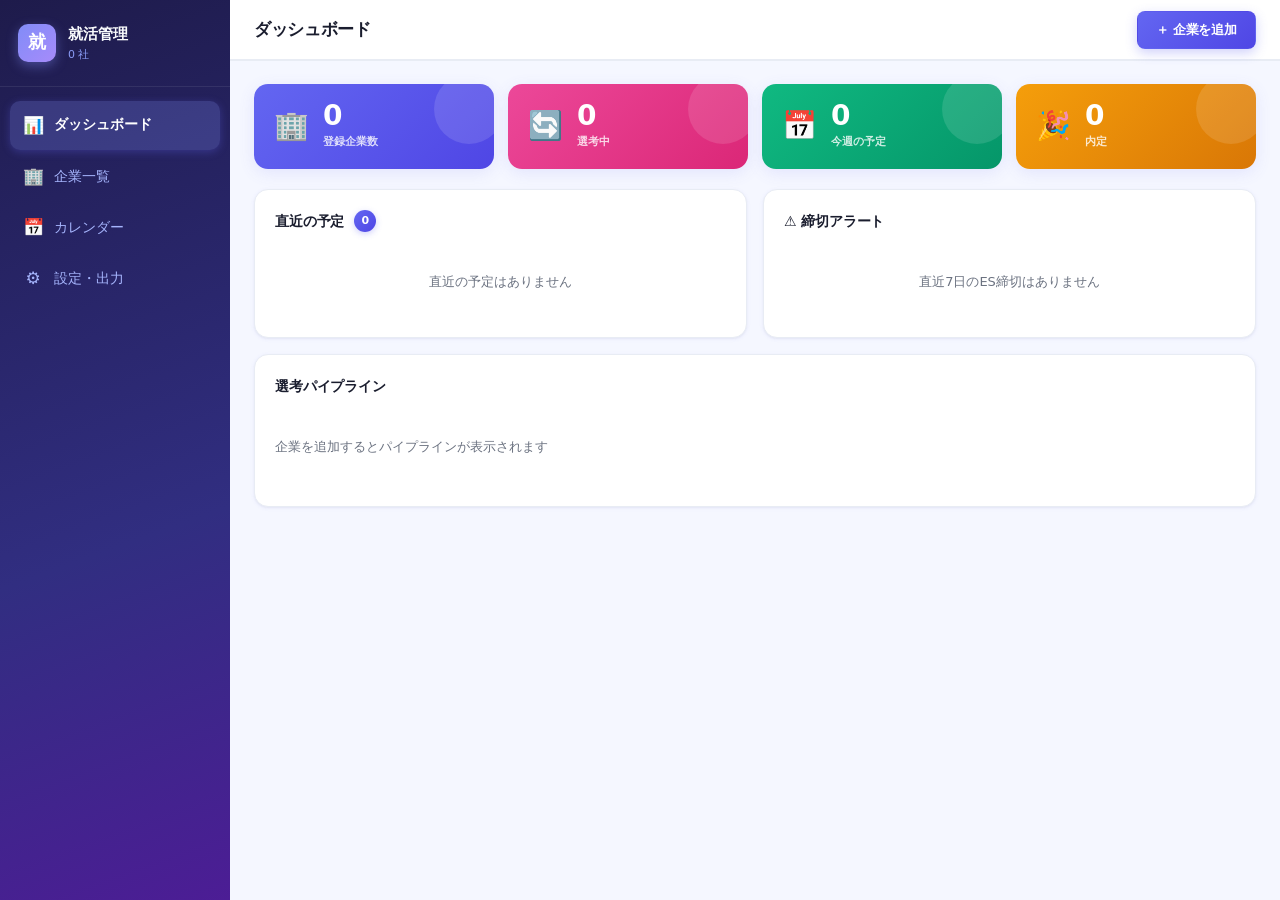
==== commit 8ef19543: "Add undo delete, dark mode, company search button + iOS zoom fix - 削除取り消し: 企業削除後5秒間「元に戻す」ボタン付きトースト表示" ====
--- a/shukatsu.html
+++ b/shukatsu.html
@@ -2,17 +2,27 @@
 <html lang="ja">
 <head>
   <meta charset="UTF-8">
-  <meta name="viewport" content="width=device-width, initial-scale=1.0">
+  <meta name="viewport" content="width=device-width, initial-scale=1.0, viewport-fit=cover, interactive-widget=resizes-visual">
+  <meta name="mobile-web-app-capable" content="yes">
+  <meta name="apple-mobile-web-app-capable" content="yes">
+  <meta name="apple-mobile-web-app-status-bar-style" content="black-translucent">
+  <meta name="apple-mobile-web-app-title" content="就活">
+  <meta name="theme-color" content="#6366F1">
   <title>就活カレンダー</title>
+  <link rel="manifest" href="manifest.json">
+  <link rel="apple-touch-icon" href="icon.svg">
   <link rel="stylesheet" href="shukatsu.css">
 </head>
 <body>
 <div id="app">
-  <!-- Sidebar -->
+  <!-- Sidebar (desktop) -->
   <aside id="sidebar">
     <div class="sidebar-logo">
-      <span class="logo-icon">📋</span>
-      <span class="logo-text">就活管理</span>
+      <div class="logo-mark">就</div>
+      <div class="logo-text-wrap">
+        <span class="logo-main">就活管理</span>
+        <span class="logo-sub" id="sidebar-count">0 社</span>
+      </div>
     </div>
     <nav class="sidebar-nav">
       <a class="nav-item active" data-page="dashboard">
@@ -25,12 +35,9 @@
         <span class="nav-icon">📅</span><span class="nav-label">カレンダー</span>
       </a>
       <a class="nav-item" data-page="export">
-        <span class="nav-icon">📤</span><span class="nav-label">エクスポート</span>
+        <span class="nav-icon">⚙️</span><span class="nav-label">設定・出力</span>
       </a>
     </nav>
-    <div class="sidebar-footer">
-      <span id="sidebar-count">0 社登録中</span>
-    </div>
   </aside>
 
   <!-- Main -->
@@ -53,20 +60,20 @@
           <div class="card">
             <div class="card-header">
               <h2>直近の予定</h2>
-              <span class="badge badge-blue" id="upcoming-badge">0</span>
+              <span class="badge-pill" id="upcoming-badge">0</span>
             </div>
             <div id="upcoming-list" class="event-list"></div>
           </div>
           <div class="card">
             <div class="card-header">
-              <h2>⚠️ 締切・注意</h2>
+              <h2>⚠️ 締切アラート</h2>
             </div>
             <div id="deadline-list" class="event-list"></div>
           </div>
         </div>
         <div class="card mt-16">
-          <div class="card-header"><h2>選考ステータス一覧</h2></div>
-          <div id="status-overview" class="status-grid"></div>
+          <div class="card-header"><h2>選考パイプライン</h2></div>
+          <div id="pipeline" class="pipeline"></div>
         </div>
       </section>
 
@@ -74,12 +81,8 @@
       <section class="page" id="page-companies">
         <div class="toolbar">
           <input type="text" id="search-input" class="search-box" placeholder="🔍 企業名・業種で検索...">
-          <select id="filter-status" class="filter-select">
-            <option value="">全ステータス</option>
-          </select>
-          <select id="filter-industry" class="filter-select">
-            <option value="">全業種</option>
-          </select>
+          <select id="filter-status" class="filter-select"><option value="">全ステータス</option></select>
+          <select id="filter-industry" class="filter-select"><option value="">全業種</option></select>
           <select id="sort-select" class="filter-select">
             <option value="createdAt">登録順</option>
             <option value="name">企業名順</option>
@@ -87,8 +90,8 @@
             <option value="nextEvent">直近予定順</option>
           </select>
           <div class="view-toggle">
-            <button class="toggle-btn active" id="view-card" title="カード">⊞</button>
-            <button class="toggle-btn" id="view-list" title="リスト">☰</button>
+            <button class="toggle-btn active" id="view-card">⊞</button>
+            <button class="toggle-btn" id="view-list">☰</button>
           </div>
         </div>
         <div id="companies-count" class="result-count"></div>
@@ -98,10 +101,10 @@
       <!-- Calendar -->
       <section class="page" id="page-calendar">
         <div class="calendar-controls">
-          <button class="btn btn-sm" id="cal-prev">◀ 前月</button>
+          <button class="btn btn-sm" id="cal-prev">◀</button>
           <h2 id="cal-month-title"></h2>
-          <button class="btn btn-sm" id="cal-next">翌月 ▶</button>
-          <button class="btn btn-sm btn-outline" id="cal-today">今月</button>
+          <button class="btn btn-sm" id="cal-next">▶</button>
+          <button class="btn btn-sm btn-ghost" id="cal-today">今月</button>
         </div>
         <div class="calendar-legend" id="calendar-legend"></div>
         <div class="calendar-wrap">
@@ -114,9 +117,9 @@
         <div id="cal-event-detail" class="cal-event-detail hidden"></div>
       </section>
 
-      <!-- Export -->
+      <!-- Export/Settings -->
       <section class="page" id="page-export">
-        <div class="card export-card" style="margin-bottom:16px">
+        <div class="card" style="margin-bottom:16px">
           <div class="card-header"><h2>🌙 テーマ</h2></div>
           <div class="theme-toggle-row">
             <button class="theme-btn active" data-theme="light">☀️ ライト</button>
@@ -125,13 +128,11 @@
         </div>
         <div class="export-grid">
           <div class="card export-card">
-            <div class="card-header"><h2>📅 カレンダーエクスポート</h2></div>
-            <p class="text-muted">ICS形式でエクスポートすることで、TimeTree・Googleカレンダー・Appleカレンダーなどへ取り込めます。</p>
+            <div class="card-header"><h2>📅 カレンダー連携</h2></div>
+            <p class="text-muted">ICS形式でTimeTree・Googleカレンダー・Appleカレンダーへ取り込めます。</p>
             <div class="form-group">
               <label>対象企業</label>
-              <select id="export-company-filter" class="form-control">
-                <option value="all">全企業</option>
-              </select>
+              <select id="export-company-filter" class="form-control"><option value="all">全企業</option></select>
             </div>
             <div class="form-group">
               <label>期間（任意）</label>
@@ -141,28 +142,23 @@
                 <input type="date" id="export-to" class="form-control">
               </div>
             </div>
-            <button class="btn btn-primary btn-block" id="btn-export-ics">📅 ICSファイルをダウンロード</button>
+            <button class="btn btn-primary btn-block" id="btn-export-ics">📅 ICSダウンロード</button>
             <div class="help-box mt-12">
-              <strong>TimeTreeへの取り込み方法</strong><br>
-              TimeTreeウェブ版 → 設定 → カレンダー追加 → ICSファイルからインポート<br>
-              <br>
-              <strong>Googleカレンダーへの取り込み方法</strong><br>
-              Googleカレンダー → 設定 → インポート/エクスポート → ファイルをインポート
+              <strong>TimeTree：</strong>ウェブ版 → 設定 → ICSインポート<br>
+              <strong>Googleカレンダー：</strong>設定 → インポート/エクスポート
             </div>
           </div>
           <div class="card export-card">
-            <div class="card-header"><h2>📊 CSVエクスポート</h2></div>
-            <p class="text-muted">企業情報をExcel・スプレッドシートで管理できます。</p>
-            <button class="btn btn-secondary btn-block" id="btn-export-csv">📊 CSVをダウンロード</button>
-            <div class="card-header mt-20"><h2>💾 データバックアップ</h2></div>
-            <p class="text-muted">データをJSONで保存・復元できます。</p>
-            <button class="btn btn-secondary btn-block" id="btn-export-json">💾 JSONバックアップ</button>
-            <label class="btn btn-secondary btn-block mt-8" style="cursor:pointer;">
-              📂 JSONから復元
-              <input type="file" id="import-json" accept=".json" style="display:none">
-            </label>
-            <div class="danger-zone mt-20">
-              <p class="text-muted text-sm">全データを削除する場合（元に戻せません）</p>
+            <div class="card-header"><h2>💾 データ管理</h2></div>
+            <div class="btn-stack">
+              <button class="btn btn-secondary btn-block" id="btn-export-csv">📊 CSVダウンロード</button>
+              <button class="btn btn-secondary btn-block" id="btn-export-json">💾 JSONバックアップ</button>
+              <label class="btn btn-secondary btn-block" style="cursor:pointer;">
+                📂 JSONから復元
+                <input type="file" id="import-json" accept=".json" style="display:none">
+              </label>
+            </div>
+            <div class="danger-zone mt-16">
               <button class="btn btn-danger btn-block" id="btn-clear-data">🗑️ 全データを削除</button>
             </div>
           </div>
@@ -170,19 +166,33 @@
       </section>
     </main>
   </div>
+
+  <!-- Mobile bottom nav -->
+  <nav id="bottom-nav">
+    <a class="bn-item active" data-page="dashboard"><span>📊</span><span>ホーム</span></a>
+    <a class="bn-item" data-page="companies"><span>🏢</span><span>企業</span></a>
+    <a class="bn-item" data-page="calendar"><span>📅</span><span>予定</span></a>
+    <a class="bn-item" data-page="export"><span>⚙️</span><span>設定</span></a>
+    <button class="bn-add" id="bn-add-company">＋</button>
+  </nav>
 </div>
 
 <!-- Modal -->
 <div class="modal-overlay hidden" id="modal-overlay">
   <div class="modal" id="modal">
     <div class="modal-header">
-      <h2 id="modal-title">企業を追加</h2>
+      <div class="modal-avatar" id="modal-avatar"></div>
+      <div style="flex:1;min-width:0">
+        <h2 id="modal-title">企業を追加</h2>
+        <p id="modal-subtitle" class="modal-subtitle"></p>
+      </div>
+      <a id="modal-search-btn" href="#" target="_blank" rel="noopener" class="modal-search-btn" style="display:none">🔍 検索</a>
       <button class="modal-close" id="modal-close">✕</button>
     </div>
     <div class="modal-tabs">
-      <button class="tab-btn active" data-tab="basic">基本情報</button>
-      <button class="tab-btn" data-tab="events">選考スケジュール</button>
-      <button class="tab-btn" data-tab="notes">メモ</button>
+      <button class="tab-btn active" data-tab="basic">📋 基本情報</button>
+      <button class="tab-btn" data-tab="events">📅 スケジュール</button>
+      <button class="tab-btn" data-tab="notes">📝 メモ・マイページ</button>
     </div>
     <div class="modal-body">
       <!-- Basic Tab -->
@@ -197,16 +207,14 @@
             <div class="priority-btns" id="priority-btns">
               <button class="pri-btn" data-v="1">低</button>
               <button class="pri-btn active" data-v="2">中</button>
-              <button class="pri-btn" data-v="3">高</button>
+              <button class="pri-btn hi" data-v="3">高</button>
             </div>
           </div>
         </div>
         <div class="form-row">
           <div class="form-group">
             <label>業種</label>
-            <select id="f-industry" class="form-control">
-              <option value="">選択</option>
-            </select>
+            <select id="f-industry" class="form-control"><option value="">選択</option></select>
           </div>
           <div class="form-group">
             <label>職種</label>
@@ -236,10 +244,6 @@
             <label>開催場所</label>
             <input type="text" id="f-location" class="form-control" placeholder="東京 / オンライン / ハイブリッド">
           </div>
-          <div class="form-group">
-            <label>企業URL</label>
-            <input type="url" id="f-url" class="form-control" placeholder="https://...">
-          </div>
         </div>
       </div>
 
@@ -249,27 +253,56 @@
         <button class="btn btn-outline btn-sm mt-8" id="btn-add-event">＋ 予定を追加</button>
       </div>
 
-      <!-- Notes Tab -->
+      <!-- Notes + MyPage Tab -->
       <div class="tab-pane" id="tab-notes">
         <div class="form-group">
           <label>志望動機・企業メモ</label>
-          <textarea id="f-motivation" class="form-control" rows="4" placeholder="志望動機、企業の特徴、気になった点など..."></textarea>
+          <textarea id="f-motivation" class="form-control" rows="3" placeholder="志望動機、企業の特徴など..."></textarea>
         </div>
         <div class="form-group">
           <label>選考対策・面接メモ</label>
-          <textarea id="f-notes" class="form-control" rows="4" placeholder="面接で聞かれた質問、対策、所感など..."></textarea>
+          <textarea id="f-notes" class="form-control" rows="3" placeholder="面接の質問、対策、所感など..."></textarea>
         </div>
         <div class="form-group">
           <label>ES・提出書類メモ</label>
-          <textarea id="f-es-notes" class="form-control" rows="3" placeholder="ES設問、字数制限、提出状況など..."></textarea>
+          <textarea id="f-es-notes" class="form-control" rows="2" placeholder="ES設問、字数制限など..."></textarea>
+        </div>
+
+        <div class="section-divider">
+          <span>🔐 マイページ情報</span>
+        </div>
+        <div class="form-group">
+          <label>マイページURL</label>
+          <div class="input-icon-wrap">
+            <span class="input-icon">🔗</span>
+            <input type="url" id="f-mypage-url" class="form-control has-icon" placeholder="https://...">
+          </div>
+        </div>
+        <div class="form-row">
+          <div class="form-group">
+            <label>ログインID</label>
+            <input type="text" id="f-mypage-id" class="form-control" placeholder="メールアドレスなど" autocomplete="off">
+          </div>
+          <div class="form-group">
+            <label>パスワード</label>
+            <div class="pass-wrap">
+              <input type="password" id="f-mypage-pass" class="form-control" placeholder="••••••••" autocomplete="off">
+              <button type="button" class="pass-toggle" id="pass-toggle">👁</button>
+            </div>
+          </div>
+        </div>
+        <p class="text-muted text-xs mt-4">※ この端末のブラウザ内にのみ保存されます</p>
+        <div class="form-group mt-8">
+          <label>マイナビ / リクナビ等のID</label>
+          <input type="text" id="f-portal-id" class="form-control" placeholder="ナビサイトのIDなど" autocomplete="off">
         </div>
       </div>
     </div>
     <div class="modal-footer">
-      <button class="btn btn-danger" id="btn-delete-company" style="display:none">削除</button>
+      <button class="btn btn-danger-outline" id="btn-delete-company" style="display:none">🗑️ 削除</button>
       <div style="flex:1"></div>
-      <button class="btn btn-secondary" id="btn-cancel">キャンセル</button>
-      <button class="btn btn-primary" id="btn-save">保存</button>
+      <button class="btn btn-ghost" id="btn-cancel">キャンセル</button>
+      <button class="btn btn-primary" id="btn-save">💾 保存</button>
     </div>
   </div>
 </div>
@@ -278,5 +311,10 @@
 <div id="toast" class="toast hidden"></div>
 
 <script src="shukatsu.js"></script>
+<script>
+  if ('serviceWorker' in navigator) {
+    navigator.serviceWorker.register('./sw.js').catch(() => {});
+  }
+</script>
 </body>
 </html>
--- a/shukatsu.css
+++ b/shukatsu.css
@@ -1,30 +1,29 @@
 :root {
-  --primary: #2563EB;
-  --primary-h: #1D4ED8;
-  --primary-light: #DBEAFE;
-  --success: #16A34A;
-  --success-light: #DCFCE7;
-  --warning: #D97706;
+  --primary: #6366F1;
+  --primary-h: #4F46E5;
+  --primary-light: #EEF2FF;
+  --secondary: #EC4899;
+  --success: #10B981;
+  --success-light: #D1FAE5;
+  --warning: #F59E0B;
   --warning-light: #FEF3C7;
-  --danger: #DC2626;
+  --danger: #EF4444;
   --danger-light: #FEE2E2;
-  --purple: #7C3AED;
-  --purple-light: #EDE9FE;
-  --bg: #F1F5F9;
+  --bg: #F5F7FF;
   --surface: #FFFFFF;
-  --border: #E2E8F0;
-  --border-focus: #93C5FD;
-  --text: #1E293B;
-  --text-muted: #64748B;
-  --text-light: #94A3B8;
-  --sidebar-w: 220px;
+  --border: #E8ECF4;
+  --text: #1A1D2E;
+  --text-muted: #6B7280;
+  --text-light: #9CA3AF;
+  --sidebar-w: 230px;
   --header-h: 60px;
-  --radius: 10px;
-  --radius-sm: 6px;
-  --shadow: 0 1px 3px rgba(0,0,0,.08), 0 1px 2px rgba(0,0,0,.04);
-  --shadow-md: 0 4px 12px rgba(0,0,0,.08);
-  --shadow-lg: 0 10px 24px rgba(0,0,0,.10);
-  --transition: .15s ease;
+  --bottom-nav-h: 64px;
+  --radius: 14px;
+  --radius-sm: 8px;
+  --shadow: 0 1px 4px rgba(99,102,241,.08), 0 1px 2px rgba(0,0,0,.04);
+  --shadow-md: 0 4px 16px rgba(99,102,241,.12);
+  --shadow-lg: 0 12px 32px rgba(99,102,241,.16);
+  --transition: .18s cubic-bezier(.4,0,.2,1);
 }
 
 *, *::before, *::after { box-sizing: border-box; margin: 0; padding: 0; }
@@ -35,6 +34,23 @@
   color: var(--text);
   font-size: 14px;
   line-height: 1.6;
+  -webkit-font-smoothing: antialiased;
+  /* Safe area for notch/home bar */
+  padding-bottom: env(safe-area-inset-bottom);
+}
+
+/* Prevent iOS auto-zoom on input focus (requires font-size >= 16px) */
+input, select, textarea {
+  font-size: 16px;
+  touch-action: manipulation;
+}
+
+/* Prevent scroll/resize when modal is open */
+body.modal-open {
+  overflow: hidden;
+  position: fixed;
+  width: 100%;
+  height: 100%;
 }
 
 /* ===== LAYOUT ===== */
@@ -42,12 +58,10 @@
 
 #sidebar {
   width: var(--sidebar-w);
-  background: #1E293B;
-  color: #CBD5E1;
+  background: linear-gradient(160deg, #1E1B4B 0%, #312E81 60%, #4C1D95 100%);
   display: flex;
   flex-direction: column;
   flex-shrink: 0;
-  transition: transform var(--transition);
   z-index: 100;
 }
 
@@ -63,45 +77,50 @@
 .sidebar-logo {
   display: flex;
   align-items: center;
+  gap: 12px;
+  padding: 22px 18px;
+  border-bottom: 1px solid rgba(255,255,255,.08);
+}
+.logo-mark {
+  width: 38px; height: 38px;
+  background: linear-gradient(135deg, #818CF8, #A78BFA);
+  border-radius: 10px;
+  display: flex;
+  align-items: center;
+  justify-content: center;
+  font-size: 18px;
+  font-weight: 900;
+  color: #fff;
+  flex-shrink: 0;
+  box-shadow: 0 4px 12px rgba(129,140,248,.4);
+}
+.logo-main { font-size: 15px; font-weight: 700; color: #F8FAFC; display: block; }
+.logo-sub { font-size: 11px; color: #8B9CF7; display: block; }
+
+.sidebar-nav { flex: 1; padding: 14px 10px; }
+
+.nav-item {
+  display: flex;
+  align-items: center;
   gap: 10px;
-  padding: 20px 18px;
-  border-bottom: 1px solid #334155;
-  font-size: 16px;
+  padding: 11px 12px;
+  margin-bottom: 2px;
+  cursor: pointer;
+  text-decoration: none;
+  color: #A5B4FC;
+  border-radius: 10px;
+  transition: all var(--transition);
+  font-size: 13.5px;
+  font-weight: 500;
+}
+.nav-item:hover { background: rgba(255,255,255,.1); color: #E0E7FF; }
+.nav-item.active {
+  background: rgba(129,140,248,.25);
+  color: #FFFFFF;
   font-weight: 700;
-  color: #F8FAFC;
-}
-.logo-icon { font-size: 22px; }
-
-.sidebar-nav { flex: 1; padding: 12px 0; }
-
-.nav-item {
-  display: flex;
-  align-items: center;
-  gap: 10px;
-  padding: 10px 18px;
-  cursor: pointer;
-  text-decoration: none;
-  color: #94A3B8;
-  border-radius: 0;
-  transition: all var(--transition);
-  border-left: 3px solid transparent;
-  font-size: 13.5px;
-}
-.nav-item:hover { background: #334155; color: #E2E8F0; }
-.nav-item.active {
-  background: #1D4ED820;
-  color: #60A5FA;
-  border-left-color: #3B82F6;
-  font-weight: 600;
-}
-.nav-icon { font-size: 16px; width: 20px; text-align: center; }
-
-.sidebar-footer {
-  padding: 16px 18px;
-  border-top: 1px solid #334155;
-  font-size: 12px;
-  color: #64748B;
-}
+  box-shadow: 0 2px 8px rgba(99,102,241,.3);
+}
+.nav-icon { font-size: 17px; width: 22px; text-align: center; }
 
 /* ===== HEADER ===== */
 #top-header {
@@ -113,10 +132,11 @@
   justify-content: space-between;
   padding: 0 24px;
   flex-shrink: 0;
+  box-shadow: 0 1px 0 var(--border);
 }
 .header-left { display: flex; align-items: center; gap: 12px; }
 .header-right { display: flex; align-items: center; gap: 10px; }
-.page-title { font-size: 17px; font-weight: 700; color: var(--text); }
+.page-title { font-size: 17px; font-weight: 800; color: var(--text); letter-spacing: -.02em; }
 .menu-btn {
   display: none;
   background: none;
@@ -134,44 +154,50 @@
   flex: 1;
   overflow-y: auto;
   padding: 24px;
+  scroll-behavior: smooth;
 }
 
 /* ===== PAGES ===== */
-.page { display: none; animation: fadeIn .2s ease; }
+.page { display: none; animation: fadeUp .22s ease; }
 .page.active { display: block; }
-
-@keyframes fadeIn { from { opacity: 0; transform: translateY(8px); } to { opacity: 1; transform: translateY(0); } }
+@keyframes fadeUp { from { opacity: 0; transform: translateY(12px); } to { opacity: 1; transform: translateY(0); } }
 
 /* ===== BUTTONS ===== */
 .btn {
   display: inline-flex;
   align-items: center;
   gap: 6px;
-  padding: 8px 16px;
-  border-radius: var(--radius-sm);
-  border: 1px solid transparent;
+  padding: 9px 18px;
+  border-radius: var(--radius-sm);
+  border: 1.5px solid transparent;
   font-size: 13px;
-  font-weight: 600;
+  font-weight: 700;
   cursor: pointer;
   transition: all var(--transition);
   text-decoration: none;
   white-space: nowrap;
-}
-.btn:active { transform: scale(.97); }
-.btn-primary { background: var(--primary); color: #fff; border-color: var(--primary); }
-.btn-primary:hover { background: var(--primary-h); }
+  letter-spacing: -.01em;
+}
+.btn:active { transform: scale(.96); }
+.btn-primary {
+  background: linear-gradient(135deg, var(--primary), var(--primary-h));
+  color: #fff;
+  box-shadow: 0 4px 12px rgba(99,102,241,.3);
+}
+.btn-primary:hover { box-shadow: 0 6px 16px rgba(99,102,241,.4); transform: translateY(-1px); }
 .btn-secondary { background: var(--surface); color: var(--text); border-color: var(--border); }
 .btn-secondary:hover { background: var(--bg); }
 .btn-outline { background: transparent; color: var(--primary); border-color: var(--primary); }
 .btn-outline:hover { background: var(--primary-light); }
+.btn-ghost { background: transparent; color: var(--text-muted); border-color: transparent; }
+.btn-ghost:hover { background: var(--bg); }
 .btn-danger { background: var(--danger); color: #fff; border-color: var(--danger); }
-.btn-danger:hover { background: #B91C1C; }
+.btn-danger:hover { background: #DC2626; }
+.btn-danger-outline { background: transparent; color: var(--danger); border-color: var(--danger); }
+.btn-danger-outline:hover { background: var(--danger-light); }
 .btn-sm { padding: 5px 12px; font-size: 12px; }
 .btn-block { width: 100%; justify-content: center; }
-.mt-8 { margin-top: 8px; }
-.mt-12 { margin-top: 12px; }
-.mt-16 { margin-top: 16px; }
-.mt-20 { margin-top: 20px; }
+.btn-stack { display: flex; flex-direction: column; gap: 8px; }
 
 /* ===== CARDS ===== */
 .card {
@@ -185,9 +211,9 @@
   display: flex;
   align-items: center;
   gap: 10px;
-  margin-bottom: 14px;
-}
-.card-header h2 { font-size: 15px; font-weight: 700; }
+  margin-bottom: 16px;
+}
+.card-header h2 { font-size: 14px; font-weight: 800; letter-spacing: -.01em; }
 
 /* ===== STATS ===== */
 .stats-row {
@@ -197,45 +223,54 @@
   margin-bottom: 20px;
 }
 .stat-card {
-  background: var(--surface);
   border-radius: var(--radius);
-  border: 1px solid var(--border);
-  padding: 16px 20px;
-  box-shadow: var(--shadow);
+  padding: 18px 20px;
   display: flex;
   align-items: center;
   gap: 14px;
-}
-.stat-icon { font-size: 28px; }
-.stat-info { min-width: 0; }
-.stat-value { font-size: 26px; font-weight: 800; line-height: 1; color: var(--primary); }
-.stat-label { font-size: 12px; color: var(--text-muted); margin-top: 2px; }
+  box-shadow: var(--shadow-md);
+  position: relative;
+  overflow: hidden;
+  transition: transform var(--transition);
+}
+.stat-card:hover { transform: translateY(-2px); }
+.stat-card::after {
+  content: '';
+  position: absolute;
+  right: -10px; top: -10px;
+  width: 70px; height: 70px;
+  background: rgba(255,255,255,.12);
+  border-radius: 50%;
+}
+.stat-icon { font-size: 28px; z-index: 1; }
+.stat-info { z-index: 1; }
+.stat-value { font-size: 28px; font-weight: 900; line-height: 1; color: #fff; }
+.stat-label { font-size: 11px; color: rgba(255,255,255,.8); margin-top: 3px; font-weight: 600; }
+.stat-card.s1 { background: linear-gradient(135deg, #6366F1, #4F46E5); }
+.stat-card.s2 { background: linear-gradient(135deg, #EC4899, #DB2777); }
+.stat-card.s3 { background: linear-gradient(135deg, #10B981, #059669); }
+.stat-card.s4 { background: linear-gradient(135deg, #F59E0B, #D97706); }
 
 /* ===== GRID ===== */
-.grid-2 {
-  display: grid;
-  grid-template-columns: 1fr 1fr;
-  gap: 16px;
-  margin-bottom: 16px;
-}
+.grid-2 { display: grid; grid-template-columns: 1fr 1fr; gap: 16px; margin-bottom: 16px; }
 
 /* ===== BADGE ===== */
-.badge {
+.badge-pill {
   display: inline-flex;
   align-items: center;
   justify-content: center;
-  min-width: 20px;
-  height: 20px;
-  padding: 0 6px;
+  min-width: 22px;
+  height: 22px;
+  padding: 0 7px;
   border-radius: 100px;
   font-size: 11px;
-  font-weight: 700;
-}
-.badge-blue { background: var(--primary-light); color: var(--primary); }
-.badge-green { background: var(--success-light); color: var(--success); }
-.badge-red { background: var(--danger-light); color: var(--danger); }
-
-/* ===== EVENT LIST (dashboard) ===== */
+  font-weight: 800;
+  background: linear-gradient(135deg, #6366F1, #4F46E5);
+  color: #fff;
+  box-shadow: 0 2px 6px rgba(99,102,241,.3);
+}
+
+/* ===== EVENT LIST ===== */
 .event-list { display: flex; flex-direction: column; gap: 8px; }
 .event-item {
   display: flex;
@@ -246,99 +281,118 @@
   border-radius: var(--radius-sm);
   border-left: 3px solid var(--border);
   font-size: 13px;
-}
-.event-item .ev-dot {
-  width: 8px; height: 8px;
-  border-radius: 50%;
-  flex-shrink: 0;
-}
-.event-item .ev-info { flex: 1; min-width: 0; }
-.event-item .ev-company { font-weight: 600; color: var(--text); }
-.event-item .ev-type { font-size: 12px; color: var(--text-muted); }
-.event-item .ev-date { font-size: 12px; color: var(--text-muted); white-space: nowrap; }
-.event-item .ev-days {
-  font-size: 11px; font-weight: 700;
-  padding: 2px 7px;
+  cursor: pointer;
+  transition: all var(--transition);
+}
+.event-item:hover { background: var(--primary-light); transform: translateX(2px); }
+.ev-dot { width: 8px; height: 8px; border-radius: 50%; flex-shrink: 0; }
+.ev-info { flex: 1; min-width: 0; }
+.ev-company { font-weight: 700; color: var(--text); font-size: 13px; }
+.ev-type { font-size: 11px; color: var(--text-muted); }
+.ev-date { font-size: 11px; color: var(--text-muted); white-space: nowrap; }
+.ev-days {
+  font-size: 11px; font-weight: 800;
+  padding: 3px 8px;
   border-radius: 100px;
   background: var(--primary-light);
   color: var(--primary);
   white-space: nowrap;
 }
-.ev-days.urgent { background: var(--danger-light); color: var(--danger); }
+.ev-days.urgent { background: var(--danger-light); color: var(--danger); animation: pulse 1.5s infinite; }
 .ev-days.soon { background: var(--warning-light); color: var(--warning); }
-.empty-msg { color: var(--text-muted); font-size: 13px; text-align: center; padding: 20px; }
-
-/* ===== STATUS OVERVIEW ===== */
-.status-grid {
-  display: flex;
-  flex-wrap: wrap;
-  gap: 10px;
-}
-.status-chip {
-  display: inline-flex;
-  align-items: center;
-  gap: 6px;
-  padding: 6px 14px;
-  border-radius: 100px;
-  font-size: 12px;
-  font-weight: 600;
-  border: 1.5px solid;
-  cursor: pointer;
-  transition: all var(--transition);
-}
-.status-chip:hover { opacity: .85; }
-.status-chip .chip-count {
-  background: rgba(255,255,255,.35);
-  border-radius: 100px;
-  padding: 0 6px;
-  font-size: 11px;
+@keyframes pulse { 0%,100%{opacity:1} 50%{opacity:.65} }
+.empty-msg { color: var(--text-muted); font-size: 13px; text-align: center; padding: 24px 0; }
+
+/* ===== PIPELINE ===== */
+.pipeline {
+  display: flex;
+  gap: 0;
+  overflow-x: auto;
+  padding-bottom: 4px;
+}
+.pipe-step {
+  flex: 1;
+  min-width: 80px;
+  text-align: center;
+  padding: 10px 6px;
+  position: relative;
+  cursor: pointer;
+  transition: all var(--transition);
+  border-radius: var(--radius-sm);
+}
+.pipe-step:hover { background: var(--bg); }
+.pipe-count {
+  font-size: 22px;
+  font-weight: 900;
+  line-height: 1;
+  display: block;
+}
+.pipe-label { font-size: 10px; color: var(--text-muted); margin-top: 4px; display: block; font-weight: 600; }
+.pipe-bar {
+  height: 4px;
+  border-radius: 2px;
+  margin-top: 6px;
+}
+.pipe-arrow {
+  position: absolute;
+  right: -8px; top: 50%;
+  transform: translateY(-50%);
+  color: var(--text-light);
+  font-size: 10px;
+  z-index: 1;
 }
 
 /* ===== TOOLBAR ===== */
 .toolbar {
   display: flex;
   align-items: center;
-  gap: 10px;
+  gap: 8px;
   flex-wrap: wrap;
-  margin-bottom: 16px;
+  margin-bottom: 14px;
 }
 .search-box {
   flex: 1;
-  min-width: 200px;
-  padding: 8px 12px;
-  border: 1px solid var(--border);
-  border-radius: var(--radius-sm);
+  min-width: 180px;
+  padding: 9px 12px;
+  border: 1.5px solid var(--border);
+  border-radius: var(--radius-sm);
+  font-size: 13px;
   outline: none;
   background: var(--surface);
-}
-.search-box:focus { border-color: var(--border-focus); box-shadow: 0 0 0 3px rgba(59,130,246,.1); }
+  transition: all var(--transition);
+}
+.search-box:focus { border-color: var(--primary); box-shadow: 0 0 0 3px rgba(99,102,241,.12); }
 .filter-select {
-  padding: 7px 10px;
-  border: 1px solid var(--border);
-  border-radius: var(--radius-sm);
+  padding: 8px 10px;
+  border: 1.5px solid var(--border);
+  border-radius: var(--radius-sm);
+  font-size: 13px;
   background: var(--surface);
   cursor: pointer;
   outline: none;
-}
-.filter-select:focus { border-color: var(--border-focus); }
+  font-weight: 600;
+  color: var(--text);
+}
+.filter-select:focus { border-color: var(--primary); }
 .view-toggle { display: flex; gap: 4px; }
 .toggle-btn {
-  padding: 6px 10px;
-  border: 1px solid var(--border);
-  border-radius: var(--radius-sm);
-  background: var(--surface);
-  cursor: pointer;
-  font-size: 16px;
-  color: var(--text-muted);
-  transition: all var(--transition);
-}
-.toggle-btn.active { background: var(--primary); color: #fff; border-color: var(--primary); }
-.result-count { font-size: 12px; color: var(--text-muted); margin-bottom: 12px; }
+  padding: 7px 11px;
+  border: 1.5px solid var(--border);
+  border-radius: var(--radius-sm);
+  background: var(--surface);
+  cursor: pointer;
+  font-size: 15px;
+  color: var(--text-muted);
+  transition: all var(--transition);
+  font-weight: 700;
+}
+.toggle-btn.active { background: var(--primary); color: #fff; border-color: var(--primary); box-shadow: 0 2px 8px rgba(99,102,241,.3); }
+.result-count { font-size: 12px; color: var(--text-muted); margin-bottom: 12px; font-weight: 600; }
 
 /* ===== COMPANY CARDS ===== */
 .companies-grid {
   display: grid;
-  grid-template-columns: repeat(auto-fill, minmax(300px, 1fr));
+  grid-template-columns: repeat(auto-fill, minmax(290px, 1fr));
   gap: 14px;
 }
 .company-card {
@@ -352,39 +406,44 @@
   position: relative;
   overflow: hidden;
 }
-.company-card::before {
-  content: '';
-  position: absolute;
-  top: 0; left: 0; right: 0;
-  height: 3px;
-}
-.company-card:hover { box-shadow: var(--shadow-md); transform: translateY(-1px); }
-.company-card .cc-header { display: flex; align-items: flex-start; gap: 10px; margin-bottom: 10px; }
-.company-card .cc-name { font-size: 15px; font-weight: 700; flex: 1; }
-.company-card .cc-priority { font-size: 12px; font-weight: 700; }
-.company-card .cc-meta { display: flex; flex-wrap: wrap; gap: 6px; margin-bottom: 10px; }
+.company-card:hover { box-shadow: var(--shadow-md); transform: translateY(-3px); border-color: #C7D2FE; }
+.company-card .cc-top { display: flex; align-items: flex-start; gap: 12px; margin-bottom: 12px; }
+.company-avatar-sm {
+  width: 42px; height: 42px;
+  border-radius: 10px;
+  display: flex; align-items: center; justify-content: center;
+  font-size: 18px; font-weight: 900; color: #fff;
+  flex-shrink: 0;
+  box-shadow: 0 4px 10px rgba(0,0,0,.15);
+}
+.cc-name-wrap { flex: 1; min-width: 0; }
+.company-card .cc-name { font-size: 15px; font-weight: 800; letter-spacing: -.01em; margin-bottom: 3px; }
+.company-card .cc-meta { display: flex; flex-wrap: wrap; gap: 4px; }
 .meta-tag {
-  font-size: 11px;
-  padding: 2px 8px;
+  font-size: 10px;
+  padding: 2px 7px;
   border-radius: 100px;
   background: var(--bg);
   color: var(--text-muted);
   border: 1px solid var(--border);
-}
-.company-card .cc-status { margin-bottom: 10px; }
-.company-card .cc-next-event {
+  font-weight: 600;
+}
+.cc-priority { flex-shrink: 0; font-size: 11px; font-weight: 800; }
+.cc-status-row { display: flex; align-items: center; justify-content: space-between; margin-bottom: 8px; }
+.company-card .cc-next {
   font-size: 12px;
   color: var(--text-muted);
   display: flex;
   align-items: center;
   gap: 6px;
-  padding: 6px 10px;
+  padding: 7px 10px;
   background: var(--bg);
   border-radius: var(--radius-sm);
-}
-.company-card .cc-next-event .ev-urgent { color: var(--danger); font-weight: 600; }
-
-/* ===== COMPANY LIST ===== */
+  font-weight: 600;
+}
+.cc-next .urgent { color: var(--danger); font-weight: 800; }
+
+/* ===== LIST VIEW ===== */
 .companies-list { display: flex; flex-direction: column; gap: 8px; }
 .company-row {
   background: var(--surface);
@@ -392,27 +451,32 @@
   border: 1px solid var(--border);
   padding: 12px 16px;
   display: grid;
-  grid-template-columns: 1fr auto auto auto auto;
-  align-items: center;
-  gap: 12px;
-  cursor: pointer;
-  transition: all var(--transition);
-}
-.company-row:hover { background: var(--bg); }
-.company-row .row-name { font-weight: 600; font-size: 14px; }
-.company-row .row-industry { font-size: 12px; color: var(--text-muted); }
-.company-row .row-next { font-size: 12px; color: var(--text-muted); }
-.company-row .row-pri span { font-size: 11px; font-weight: 700; }
+  grid-template-columns: auto 1fr auto auto;
+  align-items: center;
+  gap: 14px;
+  cursor: pointer;
+  transition: all var(--transition);
+}
+.company-row:hover { background: var(--bg); border-color: #C7D2FE; }
+.row-avatar {
+  width: 32px; height: 32px;
+  border-radius: 8px;
+  display: flex; align-items: center; justify-content: center;
+  font-size: 14px; font-weight: 900; color: #fff;
+  flex-shrink: 0;
+}
+.row-info .row-name { font-weight: 700; font-size: 14px; }
+.row-info .row-sub { font-size: 11px; color: var(--text-muted); }
+.row-next { font-size: 12px; color: var(--text-muted); font-weight: 600; white-space: nowrap; }
 
 /* ===== STATUS BADGE ===== */
 .status-badge {
   display: inline-flex;
   align-items: center;
-  gap: 4px;
   padding: 3px 10px;
   border-radius: 100px;
   font-size: 11px;
-  font-weight: 600;
+  font-weight: 700;
   border: 1.5px solid transparent;
 }
 
@@ -420,28 +484,14 @@
 .calendar-controls {
   display: flex;
   align-items: center;
-  gap: 12px;
-  margin-bottom: 16px;
-}
-.calendar-controls h2 { font-size: 18px; font-weight: 700; min-width: 160px; text-align: center; }
-.calendar-legend {
-  display: flex;
-  flex-wrap: wrap;
-  gap: 8px;
-  margin-bottom: 12px;
-}
-.legend-item {
-  display: flex;
-  align-items: center;
-  gap: 5px;
-  font-size: 12px;
-  color: var(--text-muted);
-}
-.legend-dot {
-  width: 10px; height: 10px;
-  border-radius: 50%;
-  flex-shrink: 0;
-}
+  gap: 10px;
+  margin-bottom: 14px;
+}
+.calendar-controls h2 { font-size: 18px; font-weight: 800; min-width: 150px; text-align: center; letter-spacing: -.02em; }
+.calendar-legend { display: flex; flex-wrap: wrap; gap: 8px; margin-bottom: 12px; }
+.legend-item { display: flex; align-items: center; gap: 5px; font-size: 11px; color: var(--text-muted); font-weight: 600; }
+.legend-dot { width: 10px; height: 10px; border-radius: 50%; flex-shrink: 0; }
+
 .calendar-wrap {
   background: var(--surface);
   border-radius: var(--radius);
@@ -452,61 +502,62 @@
 .cal-weekdays {
   display: grid;
   grid-template-columns: repeat(7, 1fr);
-  background: var(--bg);
+  background: linear-gradient(135deg, #EEF2FF, #F5F7FF);
   border-bottom: 1px solid var(--border);
 }
 .cal-weekdays div {
   text-align: center;
-  padding: 8px;
+  padding: 10px 4px;
   font-size: 12px;
-  font-weight: 700;
-  color: var(--text-muted);
+  font-weight: 800;
+  color: var(--text-muted);
+  letter-spacing: .02em;
 }
 .cal-weekdays .sun { color: #EF4444; }
-.cal-weekdays .sat { color: #3B82F6; }
-.cal-grid {
-  display: grid;
-  grid-template-columns: repeat(7, 1fr);
-}
+.cal-weekdays .sat { color: #6366F1; }
+
+.cal-grid { display: grid; grid-template-columns: repeat(7, 1fr); }
 .cal-day {
   min-height: 90px;
   border-right: 1px solid var(--border);
   border-bottom: 1px solid var(--border);
-  padding: 4px;
-  position: relative;
+  padding: 5px;
   cursor: pointer;
   transition: background var(--transition);
 }
 .cal-day:nth-child(7n) { border-right: none; }
-.cal-day:hover { background: #F8FAFC; }
+.cal-day:hover { background: var(--primary-light); }
+.cal-day.other-month { background: #FAFBFF; }
 .cal-day.other-month .day-num { color: var(--text-light); }
 .cal-day.today .day-num {
-  background: var(--primary);
+  background: linear-gradient(135deg, #6366F1, #4F46E5);
   color: #fff;
   border-radius: 50%;
-  width: 22px; height: 22px;
+  width: 24px; height: 24px;
   display: flex;
   align-items: center;
   justify-content: center;
-  font-weight: 700;
-}
-.cal-day.sunday .day-num { color: #EF4444; }
-.cal-day.saturday .day-num { color: #3B82F6; }
-.day-num { font-size: 12px; font-weight: 600; margin-bottom: 2px; width: 22px; height: 22px; display: flex; align-items: center; justify-content: center; }
+  font-weight: 900;
+  box-shadow: 0 2px 6px rgba(99,102,241,.4);
+}
+.cal-day.sunday:not(.other-month) .day-num { color: #EF4444; }
+.cal-day.saturday:not(.other-month) .day-num { color: #6366F1; }
+.day-num { font-size: 12px; font-weight: 700; margin-bottom: 3px; width: 24px; height: 24px; display: flex; align-items: center; justify-content: center; }
 .cal-events { display: flex; flex-direction: column; gap: 2px; }
 .cal-event-chip {
   font-size: 10px;
-  padding: 1px 5px;
-  border-radius: 3px;
+  padding: 2px 5px;
+  border-radius: 4px;
   color: #fff;
   white-space: nowrap;
   overflow: hidden;
   text-overflow: ellipsis;
   cursor: pointer;
-  font-weight: 600;
-}
-.cal-event-chip:hover { opacity: .85; }
-.more-events { font-size: 10px; color: var(--text-muted); padding: 0 2px; }
+  font-weight: 700;
+  transition: opacity var(--transition);
+}
+.cal-event-chip:hover { opacity: .82; }
+.more-events { font-size: 10px; color: var(--text-muted); padding: 0 2px; font-weight: 600; }
 
 .cal-event-detail {
   background: var(--surface);
@@ -515,53 +566,102 @@
   padding: 16px;
   margin-top: 14px;
   box-shadow: var(--shadow);
-}
-.cal-event-detail h3 { font-size: 14px; font-weight: 700; margin-bottom: 10px; }
+  animation: fadeUp .2s ease;
+}
+.cal-event-detail h3 { font-size: 14px; font-weight: 800; margin-bottom: 12px; letter-spacing: -.01em; }
 .detail-events { display: flex; flex-direction: column; gap: 8px; }
 .detail-ev {
   display: flex;
   align-items: center;
-  gap: 10px;
-  padding: 10px 12px;
+  gap: 12px;
+  padding: 10px 14px;
   border-radius: var(--radius-sm);
   border-left: 4px solid;
   background: var(--bg);
   font-size: 13px;
-}
-.detail-ev .dev-company { font-weight: 600; }
-.detail-ev .dev-type { font-size: 12px; color: var(--text-muted); }
-.detail-ev .dev-time { font-size: 12px; color: var(--text-muted); margin-left: auto; }
+  cursor: pointer;
+  transition: all var(--transition);
+}
+.detail-ev:hover { background: var(--primary-light); }
+.dev-company { font-weight: 700; }
+.dev-type { font-size: 11px; color: var(--text-muted); }
+.dev-time { font-size: 11px; color: var(--text-muted); margin-left: auto; white-space: nowrap; font-weight: 600; }
 
 /* ===== EXPORT ===== */
-.export-grid {
-  display: grid;
-  grid-template-columns: 1fr 1fr;
-  gap: 20px;
-}
-.export-card { display: flex; flex-direction: column; gap: 10px; }
+.export-grid { display: grid; grid-template-columns: 1fr 1fr; gap: 20px; }
+.export-card { display: flex; flex-direction: column; gap: 12px; }
 .help-box {
-  background: var(--bg);
-  border-radius: var(--radius-sm);
-  padding: 12px;
+  background: linear-gradient(135deg, var(--primary-light), #F0F7FF);
+  border-radius: var(--radius-sm);
+  padding: 12px 14px;
   font-size: 12px;
   color: var(--text-muted);
-  line-height: 1.7;
+  line-height: 1.8;
+  border: 1px solid #C7D2FE;
 }
 .date-range { display: flex; align-items: center; gap: 8px; }
 .date-range span { color: var(--text-muted); }
 .danger-zone { border-top: 1px solid var(--border); padding-top: 14px; }
 
+/* ===== BOTTOM NAV (mobile) ===== */
+#bottom-nav {
+  display: none;
+  position: fixed;
+  bottom: 0; left: 0; right: 0;
+  height: var(--bottom-nav-h);
+  background: var(--surface);
+  border-top: 1px solid var(--border);
+  box-shadow: 0 -4px 20px rgba(99,102,241,.08);
+  z-index: 200;
+  align-items: center;
+  justify-content: space-around;
+  padding: 0 8px;
+}
+.bn-item {
+  display: flex;
+  flex-direction: column;
+  align-items: center;
+  gap: 3px;
+  padding: 6px 14px;
+  cursor: pointer;
+  text-decoration: none;
+  color: var(--text-muted);
+  font-size: 10px;
+  font-weight: 600;
+  border-radius: var(--radius-sm);
+  transition: all var(--transition);
+}
+.bn-item span:first-child { font-size: 20px; }
+.bn-item.active { color: var(--primary); }
+.bn-item.active span:first-child { filter: drop-shadow(0 2px 4px rgba(99,102,241,.3)); }
+.bn-add {
+  width: 50px; height: 50px;
+  border-radius: 50%;
+  background: linear-gradient(135deg, #6366F1, #4F46E5);
+  color: #fff;
+  border: none;
+  font-size: 24px;
+  font-weight: 900;
+  cursor: pointer;
+  box-shadow: 0 4px 16px rgba(99,102,241,.4);
+  transition: all var(--transition);
+  display: flex;
+  align-items: center;
+  justify-content: center;
+  flex-shrink: 0;
+}
+.bn-add:hover { transform: scale(1.08); box-shadow: 0 6px 20px rgba(99,102,241,.5); }
+
 /* ===== MODAL ===== */
 .modal-overlay {
-  position: fixed;
-  inset: 0;
-  background: rgba(0,0,0,.4);
-  z-index: 200;
+  position: fixed; inset: 0;
+  background: rgba(15,10,40,.5);
+  z-index: 300;
   display: flex;
   align-items: center;
   justify-content: center;
   padding: 20px;
-  backdrop-filter: blur(2px);
+  backdrop-filter: blur(4px);
 }
 .modal-overlay.hidden { display: none; }
 .modal {
@@ -573,50 +673,67 @@
   display: flex;
   flex-direction: column;
   box-shadow: var(--shadow-lg);
-  animation: modalIn .2s ease;
-}
-@keyframes modalIn { from { opacity: 0; transform: scale(.95); } to { opacity: 1; transform: scale(1); } }
+  animation: modalIn .22s cubic-bezier(.34,1.56,.64,1);
+  border: 1px solid rgba(99,102,241,.1);
+}
+@keyframes modalIn { from { opacity: 0; transform: scale(.93) translateY(10px); } to { opacity: 1; transform: scale(1) translateY(0); } }
+
 .modal-header {
   display: flex;
   align-items: center;
-  justify-content: space-between;
-  padding: 18px 20px 0;
-  flex-shrink: 0;
-}
-.modal-header h2 { font-size: 16px; font-weight: 700; }
+  gap: 14px;
+  padding: 20px 20px 0;
+  flex-shrink: 0;
+}
+.modal-header h2 { font-size: 16px; font-weight: 800; flex: 1; }
+.modal-subtitle { font-size: 12px; color: var(--text-muted); }
+.modal-avatar {
+  width: 40px; height: 40px;
+  border-radius: 10px;
+  display: flex; align-items: center; justify-content: center;
+  font-size: 18px; font-weight: 900; color: #fff;
+  flex-shrink: 0;
+  box-shadow: 0 4px 12px rgba(0,0,0,.15);
+}
+.modal-avatar.new { background: linear-gradient(135deg, #E0E7FF, #C7D2FE); font-size: 22px; }
 .modal-close {
   background: none;
   border: none;
   font-size: 16px;
   cursor: pointer;
   color: var(--text-muted);
-  padding: 4px 8px;
-  border-radius: var(--radius-sm);
+  padding: 6px 8px;
+  border-radius: var(--radius-sm);
+  transition: all var(--transition);
 }
 .modal-close:hover { background: var(--bg); color: var(--text); }
+
 .modal-tabs {
   display: flex;
-  gap: 0;
-  padding: 12px 20px 0;
+  padding: 14px 20px 0;
   border-bottom: 1px solid var(--border);
   flex-shrink: 0;
+  gap: 4px;
 }
 .tab-btn {
-  padding: 8px 16px;
+  padding: 8px 14px;
   background: none;
   border: none;
-  border-bottom: 2px solid transparent;
-  font-size: 13px;
-  font-weight: 600;
-  cursor: pointer;
-  color: var(--text-muted);
-  transition: all var(--transition);
-}
-.tab-btn:hover { color: var(--primary); }
-.tab-btn.active { color: var(--primary); border-bottom-color: var(--primary); }
-.modal-body { flex: 1; overflow-y: auto; padding: 16px 20px; }
+  border-bottom: 2.5px solid transparent;
+  font-size: 12px;
+  font-weight: 700;
+  cursor: pointer;
+  color: var(--text-muted);
+  transition: all var(--transition);
+  border-radius: var(--radius-sm) var(--radius-sm) 0 0;
+  letter-spacing: -.01em;
+}
+.tab-btn:hover { color: var(--primary); background: var(--primary-light); }
+.tab-btn.active { color: var(--primary); border-bottom-color: var(--primary); background: var(--primary-light); }
+.modal-body { flex: 1; overflow-y: auto; padding: 18px 20px; }
 .tab-pane { display: none; }
-.tab-pane.active { display: block; }
+.tab-pane.active { display: block; animation: fadeUp .18s ease; }
+
 .modal-footer {
   display: flex;
   align-items: center;
@@ -624,78 +741,125 @@
   padding: 14px 20px;
   border-top: 1px solid var(--border);
   flex-shrink: 0;
+  background: #FAFAFF;
+  border-radius: 0 0 var(--radius) var(--radius);
 }
 
 /* ===== FORM ===== */
 .form-row { display: flex; gap: 12px; margin-bottom: 12px; }
-.form-group { display: flex; flex-direction: column; gap: 4px; flex: 1; }
+.form-group { display: flex; flex-direction: column; gap: 5px; flex: 1; }
 .form-group.flex-2 { flex: 2; }
-label { font-size: 12px; font-weight: 600; color: var(--text-muted); }
+label { font-size: 11px; font-weight: 800; color: var(--text-muted); letter-spacing: .03em; text-transform: uppercase; }
 label.required::after { content: ' *'; color: var(--danger); }
 .form-control {
-  padding: 8px 10px;
-  border: 1px solid var(--border);
-  border-radius: var(--radius-sm);
+  padding: 9px 11px;
+  border: 1.5px solid var(--border);
+  border-radius: var(--radius-sm);
+  font-size: 13px;
   outline: none;
   background: var(--surface);
   color: var(--text);
-  transition: border-color var(--transition);
+  transition: all var(--transition);
   font-family: inherit;
   width: 100%;
 }
-.form-control:focus { border-color: var(--border-focus); box-shadow: 0 0 0 3px rgba(59,130,246,.1); }
-textarea.form-control { resize: vertical; min-height: 80px; }
+.form-control:focus { border-color: var(--primary); box-shadow: 0 0 0 3px rgba(99,102,241,.12); }
+textarea.form-control { resize: vertical; min-height: 75px; }
 
 .priority-btns { display: flex; gap: 6px; }
 .pri-btn {
   flex: 1;
-  padding: 6px;
+  padding: 7px;
   border: 1.5px solid var(--border);
   border-radius: var(--radius-sm);
   background: var(--surface);
   cursor: pointer;
   font-size: 12px;
-  font-weight: 600;
-  color: var(--text-muted);
-  transition: all var(--transition);
-}
-.pri-btn.active { border-color: var(--primary); background: var(--primary); color: #fff; }
-.pri-btn[data-v="3"].active { background: #EF4444; border-color: #EF4444; }
-.pri-btn[data-v="1"].active { background: #22C55E; border-color: #22C55E; }
+  font-weight: 800;
+  color: var(--text-muted);
+  transition: all var(--transition);
+}
+.pri-btn.active { border-color: var(--primary); background: var(--primary); color: #fff; box-shadow: 0 2px 8px rgba(99,102,241,.3); }
+.pri-btn.hi.active { background: var(--danger); border-color: var(--danger); box-shadow: 0 2px 8px rgba(239,68,68,.3); }
+.pri-btn[data-v="1"].active { background: var(--success); border-color: var(--success); box-shadow: 0 2px 8px rgba(16,185,129,.3); }
+
+/* ===== SECTION DIVIDER ===== */
+.section-divider {
+  display: flex;
+  align-items: center;
+  gap: 10px;
+  margin: 16px 0 14px;
+}
+.section-divider::before, .section-divider::after {
+  content: '';
+  flex: 1;
+  height: 1px;
+  background: var(--border);
+}
+.section-divider span {
+  font-size: 12px;
+  font-weight: 800;
+  color: var(--text-muted);
+  padding: 4px 10px;
+  background: var(--bg);
+  border-radius: 100px;
+  border: 1px solid var(--border);
+  letter-spacing: .02em;
+}
+
+/* ===== CREDENTIAL FIELDS ===== */
+.pass-wrap { position: relative; }
+.pass-wrap .form-control { padding-right: 38px; }
+.pass-toggle {
+  position: absolute;
+  right: 8px; top: 50%;
+  transform: translateY(-50%);
+  background: none;
+  border: none;
+  cursor: pointer;
+  font-size: 15px;
+  padding: 2px;
+  line-height: 1;
+}
+.input-icon-wrap { position: relative; }
+.input-icon {
+  position: absolute;
+  left: 10px; top: 50%;
+  transform: translateY(-50%);
+  font-size: 14px;
+  pointer-events: none;
+}
+.form-control.has-icon { padding-left: 32px; }
 
 /* ===== EVENTS IN MODAL ===== */
 .event-row {
-  display: flex;
-  flex-direction: column;
-  gap: 8px;
-  padding: 12px;
   background: var(--bg);
   border-radius: var(--radius-sm);
-  border: 1px solid var(--border);
+  border: 1.5px solid var(--border);
+  padding: 14px;
   margin-bottom: 10px;
   position: relative;
-}
-.event-row-top { display: flex; gap: 8px; align-items: flex-end; }
+  transition: border-color var(--transition);
+}
+.event-row:focus-within { border-color: var(--primary); }
+.event-row-top { display: flex; gap: 8px; align-items: flex-end; margin-bottom: 8px; }
 .event-row-bottom { display: flex; gap: 8px; }
-.event-row .remove-ev {
+.remove-ev {
   position: absolute;
-  top: 8px; right: 8px;
+  top: 10px; right: 10px;
   background: none;
   border: none;
   color: var(--text-muted);
   cursor: pointer;
-  font-size: 14px;
-  padding: 2px 6px;
-  border-radius: var(--radius-sm);
-}
-.event-row .remove-ev:hover { background: var(--danger-light); color: var(--danger); }
+  font-size: 13px;
+  padding: 3px 7px;
+  border-radius: var(--radius-sm);
+  transition: all var(--transition);
+}
+.remove-ev:hover { background: var(--danger-light); color: var(--danger); }
 
 /* ===== THEME TOGGLE ===== */
-.theme-toggle-row {
-  display: flex;
-  gap: 10px;
-  margin-top: 4px;
-}
+.theme-toggle-row { display: flex; gap: 10px; }
 .theme-btn {
   flex: 1;
   padding: 10px 0;
@@ -708,130 +872,97 @@
   cursor: pointer;
   transition: var(--transition);
 }
-.theme-btn.active {
-  border-color: var(--primary);
+.theme-btn.active { border-color: var(--primary); background: var(--primary-light); color: var(--primary); }
+.theme-btn:hover:not(.active) { border-color: var(--primary); color: var(--primary); }
+
+/* ===== SEARCH LINK ===== */
+.search-link {
+  font-size: 11px;
+  font-weight: 700;
+  color: var(--primary);
+  text-decoration: none;
+  padding: 2px 8px;
+  border-radius: 100px;
   background: var(--primary-light);
+  white-space: nowrap;
+}
+.search-link:hover { opacity: .8; }
+.modal-search-btn {
+  font-size: 12px;
+  font-weight: 700;
   color: var(--primary);
-}
-.theme-btn:hover:not(.active) { border-color: var(--primary); color: var(--primary); }
+  text-decoration: none;
+  padding: 5px 12px;
+  border-radius: 100px;
+  background: var(--primary-light);
+  border: 1px solid var(--primary);
+  white-space: nowrap;
+  margin-right: 8px;
+  flex-shrink: 0;
+}
+.modal-search-btn:hover { opacity: .8; }
 
 /* ===== TOAST ===== */
 .toast {
   position: fixed;
-  bottom: 24px;
+  bottom: 80px;
   left: 50%;
   transform: translateX(-50%);
-  background: #1E293B;
+  background: linear-gradient(135deg, #1E1B4B, #312E81);
   color: #fff;
-  padding: 10px 20px;
+  padding: 11px 22px;
   border-radius: 100px;
   font-size: 13px;
-  font-weight: 600;
+  font-weight: 700;
   z-index: 500;
-  box-shadow: var(--shadow-lg);
-  animation: toastIn .25s ease;
+  box-shadow: 0 8px 24px rgba(30,27,75,.3);
+  animation: toastIn .25s cubic-bezier(.34,1.56,.64,1);
+  white-space: nowrap;
   display: flex;
   align-items: center;
 }
 .toast.hidden { display: none; }
-@keyframes toastIn { from { opacity: 0; transform: translateX(-50%) translateY(10px); } to { opacity: 1; transform: translateX(-50%) translateY(0); } }
-
-/* ===== DARK MODE ===== */
-body.dark {
-  --bg: #0F0F1A;
-  --surface: #1C1C2E;
-  --border: #2D2D44;
-  --text: #E2E8F0;
-  --text-muted: #94A3B8;
-  --text-light: #64748B;
-  --primary-light: #1E1B4B;
-  --success-light: #064E3B;
-  --warning-light: #451A03;
-  --danger-light: #450A0A;
-}
-body.dark #sidebar {
-  background: linear-gradient(160deg, #080612 0%, #110E2E 60%, #1C1547 100%);
-}
-body.dark #top-header { background: #1C1C2E; border-color: #2D2D44; }
-body.dark .card { background: #1C1C2E; border-color: #2D2D44; }
-body.dark .modal { background: #1C1C2E; border-color: #2D2D44; }
-body.dark .modal-footer { background: #161626; }
-body.dark .modal-tabs { border-color: #2D2D44; }
-body.dark .modal-body { background: #1C1C2E; }
-body.dark .form-control, body.dark .search-box, body.dark .filter-select {
-  background: #131320; border-color: #2D2D44; color: #E2E8F0;
-}
-body.dark .event-row { background: #131320; border-color: #2D2D44; }
-body.dark .company-card { background: #1C1C2E; border-color: #2D2D44; }
-body.dark .company-row { background: #1C1C2E; border-color: #2D2D44; }
-body.dark .company-row:hover { background: #131320; }
-body.dark .event-item { background: #131320; }
-body.dark .event-item:hover { background: #1E1B4B; }
-body.dark .cal-day.other-month { background: #131320; }
-body.dark .cal-day:hover { background: #1E1B4B; }
-body.dark .calendar-wrap { background: #1C1C2E; }
-body.dark .cal-weekdays { background: linear-gradient(135deg,#1A1730,#1C1C2E); }
-body.dark .cc-next { background: #131320; }
-body.dark .pipe-step:hover { background: #131320; }
-body.dark .toggle-btn { background: #1C1C2E; border-color: #2D2D44; color: #94A3B8; }
-body.dark .meta-tag { background: #131320; border-color: #2D2D44; color: #94A3B8; }
-body.dark .help-box { background: #1A1730; border-color: #3730A3; }
-body.dark .modal-overlay { background: rgba(0,0,0,.7); }
-body.dark .tab-btn:hover { background: #1E1B4B; }
-body.dark .tab-btn.active { background: #1E1B4B; }
-body.dark .pri-btn { background: #1C1C2E; border-color: #2D2D44; color: #94A3B8; }
-body.dark .section-divider span { background: #1C1C2E; border-color: #2D2D44; }
-body.dark .cal-event-detail { background: #1C1C2E; border-color: #2D2D44; }
-body.dark .detail-ev { background: #131320; }
-body.dark .detail-ev:hover { background: #1E1B4B; }
-body.dark .btn-secondary { background: #1C1C2E; border-color: #2D2D44; color: #E2E8F0; }
-body.dark .btn-secondary:hover { background: #131320; }
-body.dark .btn-ghost { color: #94A3B8; }
+@keyframes toastIn { from { opacity: 0; transform: translateX(-50%) translateY(12px); } to { opacity: 1; transform: translateX(-50%) translateY(0); } }
 
 /* ===== MISC ===== */
 .text-muted { color: var(--text-muted); font-size: 13px; }
-.text-sm { font-size: 12px; }
+.text-xs { font-size: 11px; }
+.mt-4 { margin-top: 4px; }
+.mt-8 { margin-top: 8px; }
+.mt-12 { margin-top: 12px; }
+.mt-16 { margin-top: 16px; }
+.mt-20 { margin-top: 20px; }
 .hidden { display: none !important; }
 
 /* ===== RESPONSIVE ===== */
+/* Desktop: restore smaller font for inputs */
+@media (min-width: 681px) {
+  input, select, textarea { font-size: 13px; }
+}
+
 @media (max-width: 900px) {
   .stats-row { grid-template-columns: repeat(2, 1fr); }
   .grid-2 { grid-template-columns: 1fr; }
   .export-grid { grid-template-columns: 1fr; }
-  .companies-grid { grid-template-columns: 1fr 1fr; }
-}
-
-@media (max-width: 640px) {
-  #sidebar {
-    position: fixed;
-    left: 0; top: 0; bottom: 0;
-    transform: translateX(-100%);
-    z-index: 300;
-  }
-  #sidebar.open { transform: translateX(0); box-shadow: var(--shadow-lg); }
-  .sidebar-backdrop {
-    position: fixed; inset: 0;
-    background: rgba(0,0,0,.4);
-    z-index: 299;
-    display: none;
-  }
-  .sidebar-backdrop.show { display: block; }
-  .menu-btn { display: block; }
-  #main-content { padding: 16px; }
-  .stats-row { grid-template-columns: repeat(2, 1fr); }
+}
+
+@media (max-width: 680px) {
+  #sidebar { display: none; }
+  #bottom-nav { display: flex; }
+  .menu-btn { display: none; }
+  #main-content { padding: 16px; padding-bottom: calc(var(--bottom-nav-h) + 16px); }
+  #top-header { padding: 0 16px; }
+  .stats-row { grid-template-columns: repeat(2, 1fr); gap: 10px; }
   .companies-grid { grid-template-columns: 1fr; }
-  .company-row { grid-template-columns: 1fr auto; }
-  .company-row .row-industry, .company-row .row-next { display: none; }
-  .cal-day { min-height: 60px; }
-  .cal-event-chip { display: none; }
-  .cal-day.has-events::after {
-    content: '';
-    display: block;
-    width: 6px; height: 6px;
-    background: var(--primary);
-    border-radius: 50%;
-    margin: 2px auto;
-  }
-  .form-row { flex-direction: column; }
-  .modal { max-height: 95vh; }
-}
+  .company-row { grid-template-columns: auto 1fr auto; }
+  .row-next { display: none; }
+  .cal-day { min-height: 68px; }
+  .cal-event-chip { font-size: 9px; padding: 1px 4px; }
+  .form-row { flex-direction: column; gap: 10px; }
+  .modal { max-height: 96vh; border-radius: var(--radius) var(--radius) 0 0; }
+  .modal-overlay { align-items: flex-end; padding: 0; }
+  .toast { bottom: calc(var(--bottom-nav-h) + 12px); }
+  .pipeline { gap: 0; }
+  .pipe-step { min-width: 60px; }
+  .pipe-count { font-size: 18px; }
+}
